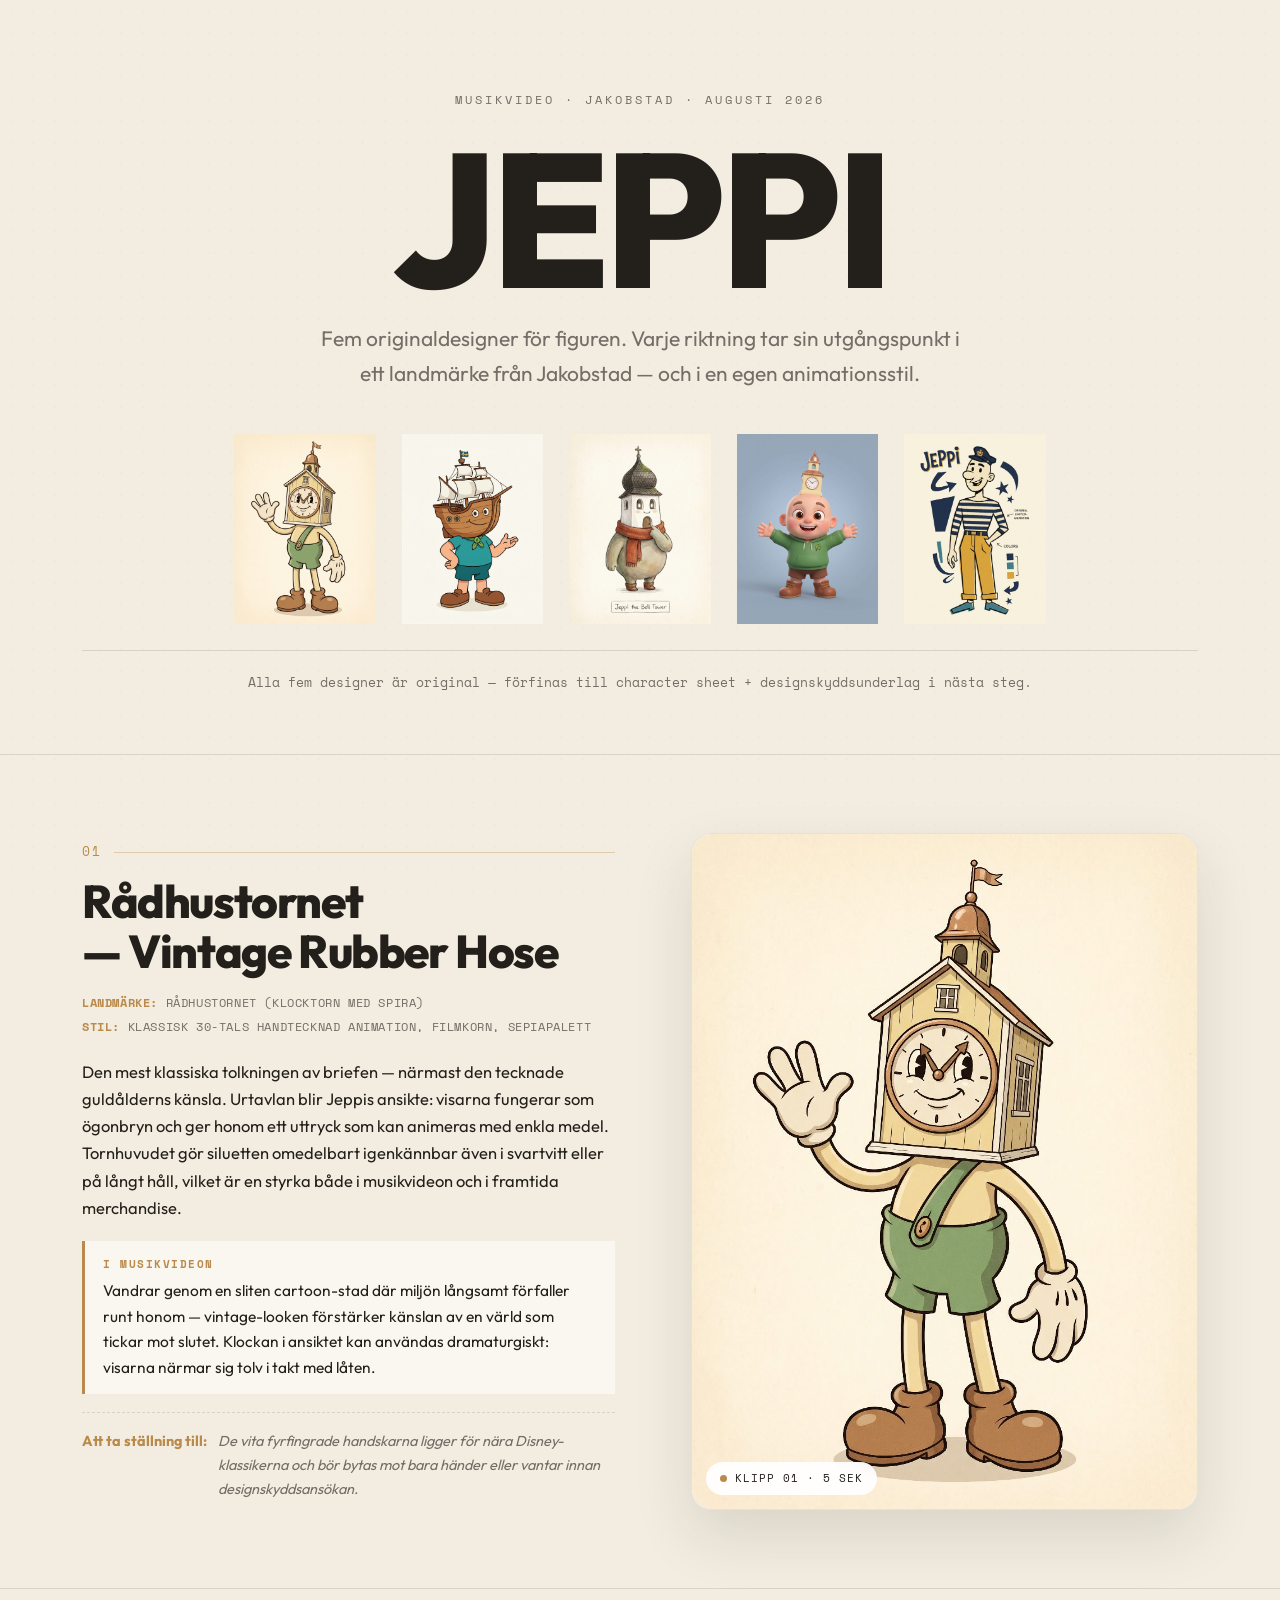
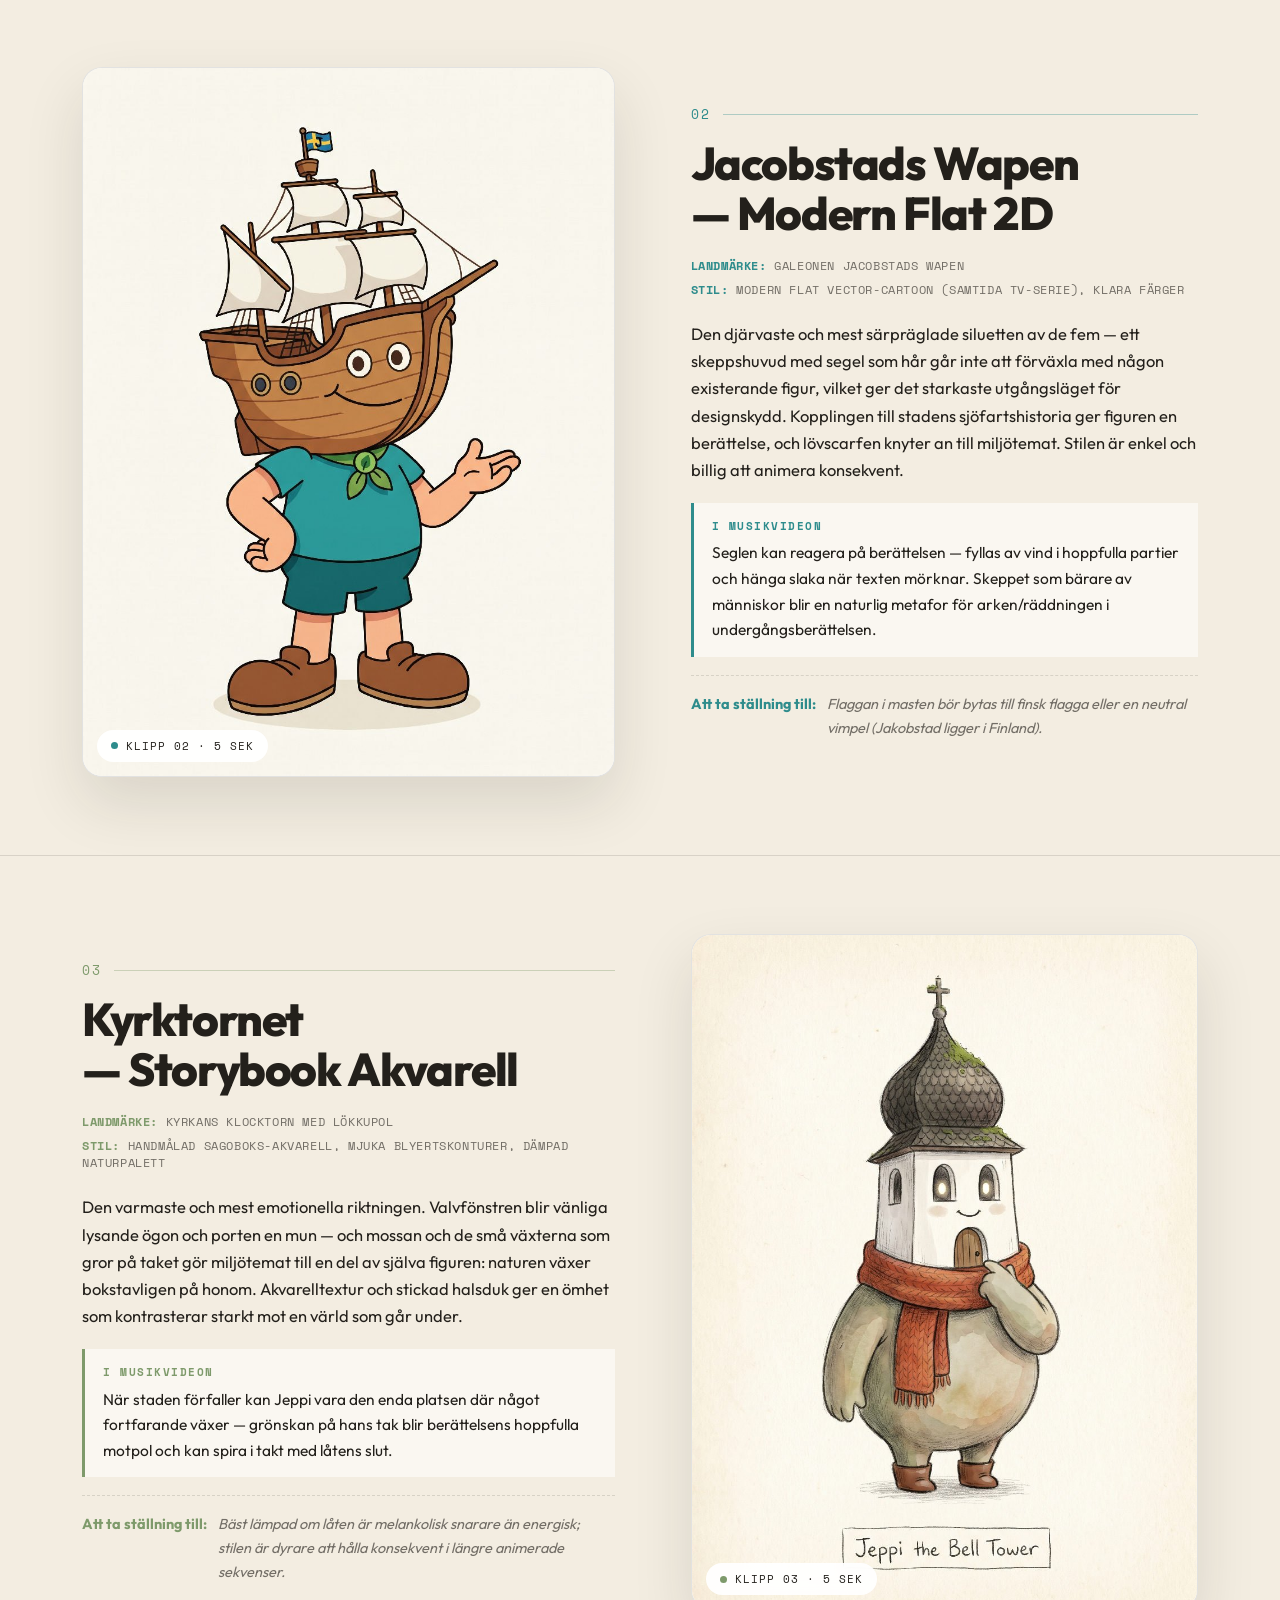
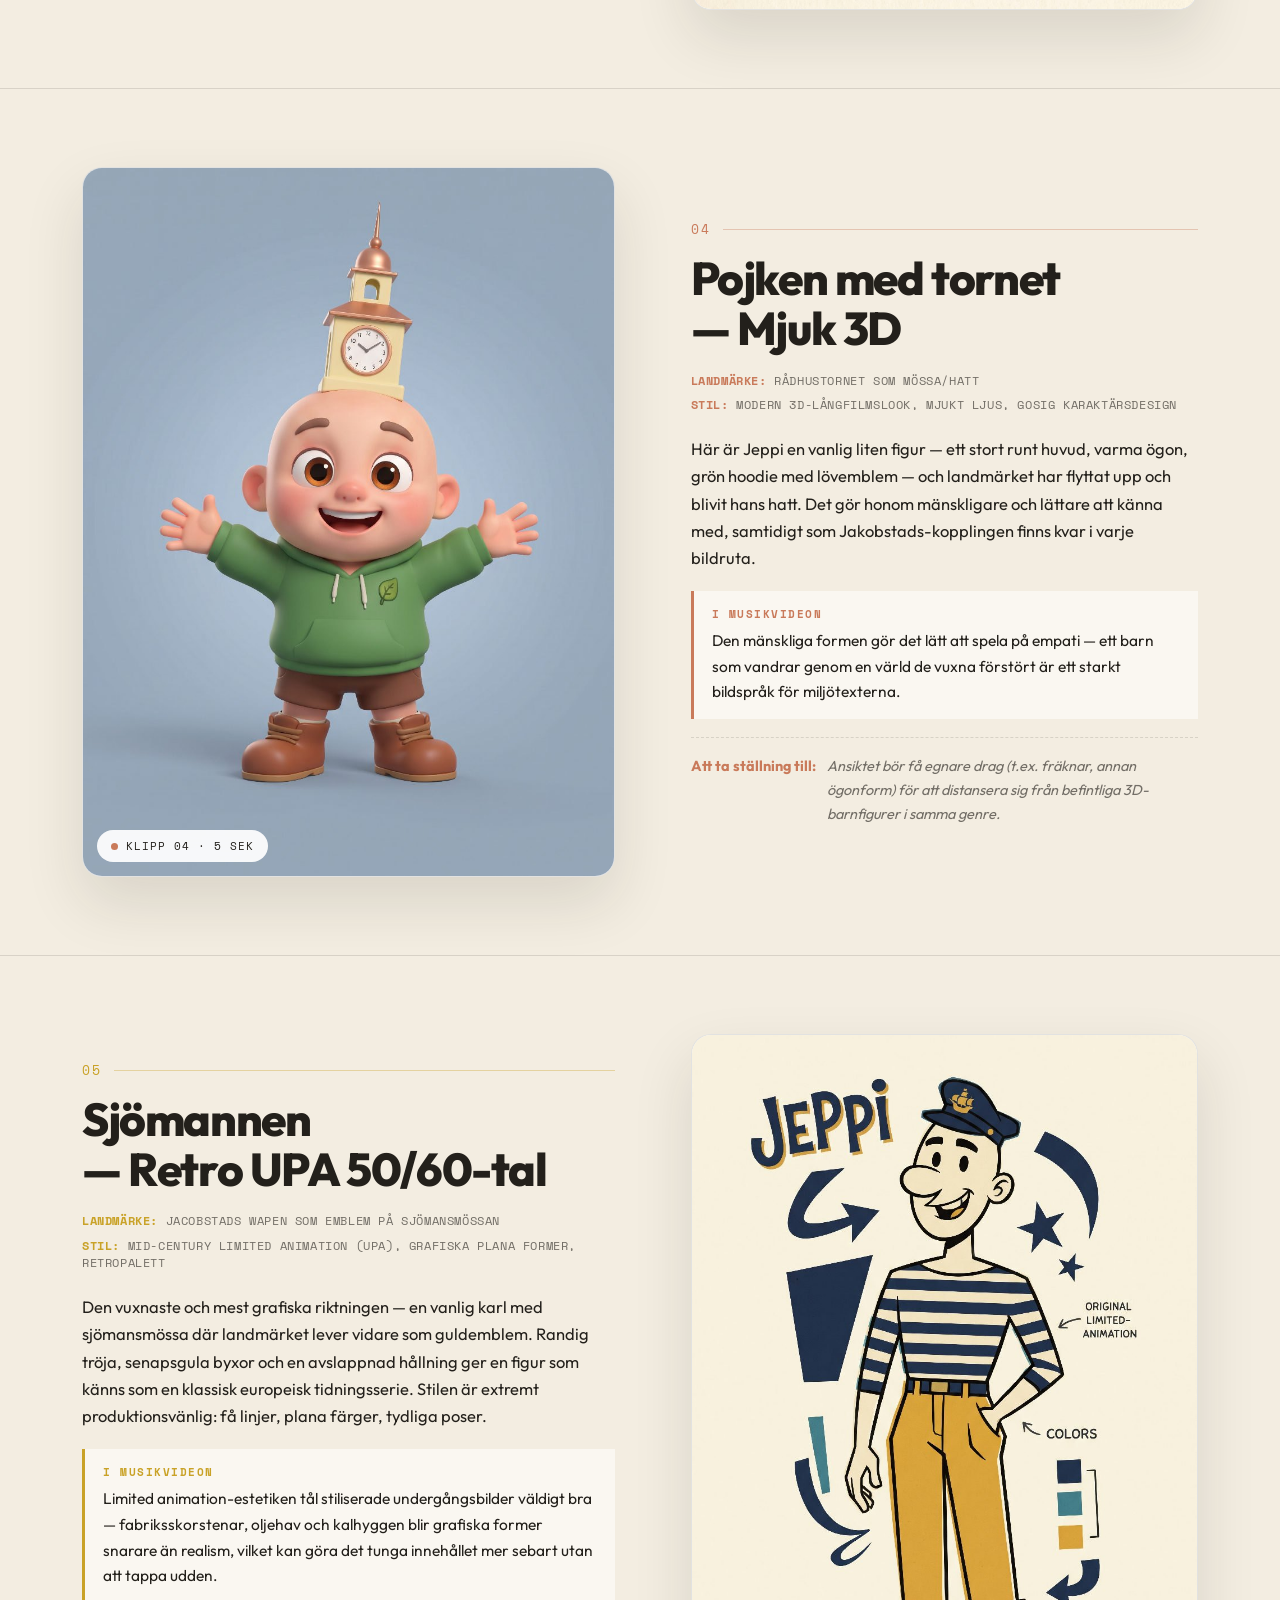
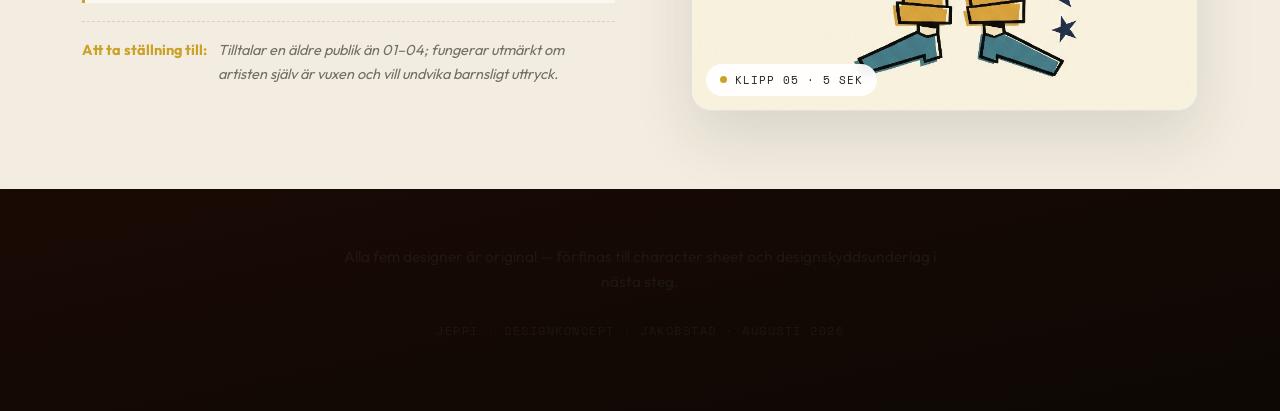
==== jeppi/index.html @ 49014c36 "Jeppi: onepage designkoncept på /jeppi med rörliga figurer" ====
<!DOCTYPE html>
<html lang="sv">
<head>
<meta charset="UTF-8">
<meta name="viewport" content="width=device-width, initial-scale=1.0">
<meta name="robots" content="noindex, nofollow">
<title>JEPPI — Designkoncept</title>
<meta property="og:title" content="JEPPI — Designkoncept">
<meta property="og:description" content="Fem originaldesigner för musikvideon. Jakobstad, augusti 2026.">
<link rel="stylesheet" href="../css/style.css">
<style>
  :root {
    --paper:   #F3EDE1;
    --ink:     #23201B;
    --ink2:    rgba(35,32,27,0.62);
    --line:    rgba(35,32,27,0.13);
    --c1: #B98A4B;  /* vintage rubber hose */
    --c2: #2E8C8C;  /* modern flat */
    --c3: #7E9A6B;  /* akvarell */
    --c4: #C97A5A;  /* mjuk 3D */
    --c5: #C9A227;  /* retro UPA */
  }
  * { box-sizing: border-box; margin: 0; padding: 0; }
  html { scroll-behavior: smooth; }
  body {
    font-family: 'Outfit', -apple-system, BlinkMacSystemFont, sans-serif;
    background: var(--paper); color: var(--ink);
    font-size: 17px; line-height: 1.65; -webkit-font-smoothing: antialiased;
  }

  .jp-wrap { max-width: 1180px; margin: 0 auto; padding: 0 32px; }

  /* Papperstextur */
  body::before {
    content:''; position: fixed; inset: 0; pointer-events: none; z-index: 0; opacity: .5;
    background-image:
      radial-gradient(rgba(35,32,27,0.035) 1px, transparent 1px),
      radial-gradient(rgba(35,32,27,0.025) 1px, transparent 1px);
    background-size: 22px 22px, 37px 37px;
    background-position: 0 0, 11px 13px;
  }
  .jp-wrap, header, footer { position: relative; z-index: 1; }

  /* ── HERO ── */
  .jp-hero { padding: 90px 0 60px; text-align: center; }
  .jp-kicker {
    font-family: 'Space Mono', monospace; font-size: 12px; letter-spacing: 3px;
    text-transform: uppercase; color: var(--ink2); margin-bottom: 26px;
  }
  .jp-title {
    font-size: clamp(72px, 16vw, 190px); font-weight: 800; letter-spacing: -6px;
    line-height: .86; margin-bottom: 22px;
  }
  .jp-title span { display: inline-block; animation: jp-bob 3.4s ease-in-out infinite; }
  .jp-title span:nth-child(2){ animation-delay:.12s } .jp-title span:nth-child(3){ animation-delay:.24s }
  .jp-title span:nth-child(4){ animation-delay:.36s } .jp-title span:nth-child(5){ animation-delay:.48s }
  @keyframes jp-bob { 0%,100%{ transform:translateY(0) rotate(0) } 50%{ transform:translateY(-12px) rotate(-1.5deg) } }
  .jp-sub { font-size: clamp(17px,2vw,21px); color: var(--ink2); max-width: 640px; margin: 0 auto 44px; }

  /* Figurkarusell i hero */
  .jp-lineup {
    display: flex; justify-content: center; align-items: flex-end; gap: clamp(4px,2vw,26px);
    margin-bottom: 20px; flex-wrap: nowrap;
  }
  .jp-lineup a { flex: 0 1 auto; text-decoration: none; }
  .jp-lineup img {
    height: clamp(90px, 15vw, 190px); width: auto; display: block;
    mix-blend-mode: multiply; transition: transform .35s cubic-bezier(.2,1.3,.4,1);
    animation: jp-idle 4.6s ease-in-out infinite;
  }
  .jp-lineup a:nth-child(2) img { animation-delay:.5s } .jp-lineup a:nth-child(3) img { animation-delay:1s }
  .jp-lineup a:nth-child(4) img { animation-delay:1.5s } .jp-lineup a:nth-child(5) img { animation-delay:2s }
  .jp-lineup img:hover { transform: translateY(-14px) scale(1.06); }
  @keyframes jp-idle { 0%,100%{ transform:translateY(0) } 50%{ transform:translateY(-9px) } }

  .jp-note {
    font-family: 'Space Mono', monospace; font-size: 12.5px; color: var(--ink2);
    border-top: 1px solid var(--line); padding-top: 22px; margin-top: 26px;
  }

  /* ── KONCEPT ── */
  .jp-concept { padding: 78px 0; border-top: 1px solid var(--line); }
  .jp-grid { display: grid; grid-template-columns: 1.05fr 1fr; gap: clamp(32px,6vw,76px); align-items: center; }
  .jp-concept:nth-child(even) .jp-media { order: -1; }

  .jp-num {
    font-family: 'Space Mono', monospace; font-size: 13px; letter-spacing: 2px;
    color: var(--accent); margin-bottom: 14px; display: flex; align-items: center; gap: 12px;
  }
  .jp-num::after { content:''; flex:1; height:1px; background: var(--accent); opacity:.35; }
  .jp-h2 {
    font-size: clamp(30px,4.2vw,46px); font-weight: 800; letter-spacing: -1.4px;
    line-height: 1.08; margin-bottom: 18px;
  }
  .jp-meta { display: flex; flex-direction: column; gap: 7px; margin-bottom: 22px; }
  .jp-meta div {
    font-family: 'Space Mono', monospace; font-size: 11.5px; letter-spacing: .6px;
    text-transform: uppercase; color: var(--ink2); line-height: 1.5;
  }
  .jp-meta b { color: var(--accent); font-weight: 700; }
  .jp-body { font-size: 16.5px; margin-bottom: 20px; }
  .jp-video-note {
    background: rgba(255,255,255,.55); border-left: 3px solid var(--accent);
    padding: 14px 18px; font-size: 15.5px; margin-bottom: 18px;
  }
  .jp-video-note b { display:block; font-family:'Space Mono',monospace; font-size:11px;
    letter-spacing:1.5px; text-transform:uppercase; color:var(--accent); margin-bottom:5px; }
  .jp-flag {
    display: flex; gap: 11px; font-size: 14.5px; color: var(--ink2);
    border-top: 1px dashed var(--line); padding-top: 16px;
  }
  .jp-flag span { color: var(--accent); font-weight: 700; flex: 0 0 auto; }

  /* Media: rörlig figur */
  .jp-media { position: relative; }
  .jp-stage {
    position: relative; border-radius: 20px; overflow: hidden;
    background: #fff; border: 1px solid var(--line);
    box-shadow: 0 26px 60px rgba(35,32,27,.12);
    aspect-ratio: 3/4;
  }
  .jp-stage video, .jp-stage img.jp-still {
    position: absolute; inset: 0; width: 100%; height: 100%;
    object-fit: cover; display: block;
  }
  .jp-stage img.jp-still { z-index: 1; transition: opacity .6s ease; }
  .jp-stage.playing img.jp-still { opacity: 0; }
  .jp-badge {
    position: absolute; z-index: 3; left: 14px; bottom: 14px;
    background: rgba(255,255,255,.92); backdrop-filter: blur(6px);
    border-radius: 100px; padding: 7px 14px;
    font-family: 'Space Mono', monospace; font-size: 11px; letter-spacing: 1px;
    text-transform: uppercase; color: var(--ink); display: flex; align-items: center; gap: 8px;
  }
  .jp-badge i {
    width: 7px; height: 7px; border-radius: 50%; background: var(--accent);
    display: inline-block; animation: jp-blink 1.6s ease-in-out infinite;
  }
  @keyframes jp-blink { 0%,100%{opacity:1} 50%{opacity:.25} }

  /* ── FOOTER ── */
  footer.jp-foot { border-top: 1px solid var(--line); padding: 54px 0 70px; text-align: center; }
  .jp-foot p { color: var(--ink2); font-size: 15.5px; max-width: 620px; margin: 0 auto 8px; }
  .jp-foot .jp-sig { font-family:'Space Mono',monospace; font-size:12px; letter-spacing:1.5px;
    text-transform:uppercase; color: var(--ink2); margin-top: 26px; }

  .reveal { opacity: 0; transform: translateY(26px); transition: opacity .7s ease, transform .7s ease; }
  .reveal.visible { opacity: 1; transform: none; }

  @media (max-width: 860px) {
    .jp-wrap { padding: 0 20px; }
    .jp-grid { grid-template-columns: 1fr; gap: 30px; }
    .jp-concept:nth-child(even) .jp-media { order: 0; }
    .jp-hero { padding: 60px 0 40px; }
    .jp-lineup { flex-wrap: wrap; justify-content: center; gap: 10px; }
    .jp-lineup img { height: 92px; }
  }
</style>
</head>
<body>

<header class="jp-hero">
  <div class="jp-wrap">
    <div class="jp-kicker">Musikvideo · Jakobstad · Augusti 2026</div>
    <h1 class="jp-title"><span>J</span><span>E</span><span>P</span><span>P</span><span>I</span></h1>
    <p class="jp-sub">Fem originaldesigner för figuren. Varje riktning tar sin utgångspunkt i ett landmärke från Jakobstad — och i en egen animationsstil.</p>

    <div class="jp-lineup">
      <a href="#k1"><img src="../assets/jeppi/jeppi-01.jpg" alt="Rådhustornet"></a>
      <a href="#k2"><img src="../assets/jeppi/jeppi-02.jpg" alt="Jacobstads Wapen"></a>
      <a href="#k3"><img src="../assets/jeppi/jeppi-03.jpg" alt="Kyrktornet"></a>
      <a href="#k4"><img src="../assets/jeppi/jeppi-04.jpg" alt="Pojken med tornet"></a>
      <a href="#k5"><img src="../assets/jeppi/jeppi-05.jpg" alt="Sjömannen"></a>
    </div>
    <div class="jp-note">Alla fem designer är original — förfinas till character sheet + designskyddsunderlag i nästa steg.</div>
  </div>
</header>

<main>

<!-- 01 -->
<section class="jp-concept reveal" id="k1" style="--accent: var(--c1)">
  <div class="jp-wrap jp-grid">
    <div>
      <div class="jp-num">01</div>
      <h2 class="jp-h2">Rådhustornet<br>— Vintage Rubber Hose</h2>
      <div class="jp-meta">
        <div><b>Landmärke:</b> Rådhustornet (klocktorn med spira)</div>
        <div><b>Stil:</b> Klassisk 30-tals handtecknad animation, filmkorn, sepiapalett</div>
      </div>
      <p class="jp-body">Den mest klassiska tolkningen av briefen — närmast den tecknade guldålderns känsla. Urtavlan blir Jeppis ansikte: visarna fungerar som ögonbryn och ger honom ett uttryck som kan animeras med enkla medel. Tornhuvudet gör siluetten omedelbart igenkännbar även i svartvitt eller på långt håll, vilket är en styrka både i musikvideon och i framtida merchandise.</p>
      <div class="jp-video-note"><b>I musikvideon</b>Vandrar genom en sliten cartoon-stad där miljön långsamt förfaller runt honom — vintage-looken förstärker känslan av en värld som tickar mot slutet. Klockan i ansiktet kan användas dramaturgiskt: visarna närmar sig tolv i takt med låten.</div>
      <div class="jp-flag"><span>Att ta ställning till:</span><em>De vita fyrfingrade handskarna ligger för nära Disney-klassikerna och bör bytas mot bara händer eller vantar innan designskyddsansökan.</em></div>
    </div>
    <div class="jp-media">
      <div class="jp-stage">
        <img class="jp-still" src="../assets/jeppi/jeppi-01.jpg" alt="Jeppi som rådhustorn">
        <video muted loop playsinline preload="none" data-src="https://xfzgkjapfauqdzvussbz.supabase.co/storage/v1/object/public/jeppi/jeppi-klipp-01.mp4"></video>
        <div class="jp-badge"><i></i>Klipp 01 · 5 sek</div>
      </div>
    </div>
  </div>
</section>

<!-- 02 -->
<section class="jp-concept reveal" id="k2" style="--accent: var(--c2)">
  <div class="jp-wrap jp-grid">
    <div>
      <div class="jp-num">02</div>
      <h2 class="jp-h2">Jacobstads Wapen<br>— Modern Flat 2D</h2>
      <div class="jp-meta">
        <div><b>Landmärke:</b> Galeonen Jacobstads Wapen</div>
        <div><b>Stil:</b> Modern flat vector-cartoon (samtida TV-serie), klara färger</div>
      </div>
      <p class="jp-body">Den djärvaste och mest särpräglade siluetten av de fem — ett skeppshuvud med segel som hår går inte att förväxla med någon existerande figur, vilket ger det starkaste utgångsläget för designskydd. Kopplingen till stadens sjöfartshistoria ger figuren en berättelse, och lövscarfen knyter an till miljötemat. Stilen är enkel och billig att animera konsekvent.</p>
      <div class="jp-video-note"><b>I musikvideon</b>Seglen kan reagera på berättelsen — fyllas av vind i hoppfulla partier och hänga slaka när texten mörknar. Skeppet som bärare av människor blir en naturlig metafor för arken/räddningen i undergångsberättelsen.</div>
      <div class="jp-flag"><span>Att ta ställning till:</span><em>Flaggan i masten bör bytas till finsk flagga eller en neutral vimpel (Jakobstad ligger i Finland).</em></div>
    </div>
    <div class="jp-media">
      <div class="jp-stage">
        <img class="jp-still" src="../assets/jeppi/jeppi-02.jpg" alt="Jeppi som galeon">
        <video muted loop playsinline preload="none" data-src="https://xfzgkjapfauqdzvussbz.supabase.co/storage/v1/object/public/jeppi/jeppi-klipp-02.mp4"></video>
        <div class="jp-badge"><i></i>Klipp 02 · 5 sek</div>
      </div>
    </div>
  </div>
</section>

<!-- 03 -->
<section class="jp-concept reveal" id="k3" style="--accent: var(--c3)">
  <div class="jp-wrap jp-grid">
    <div>
      <div class="jp-num">03</div>
      <h2 class="jp-h2">Kyrktornet<br>— Storybook Akvarell</h2>
      <div class="jp-meta">
        <div><b>Landmärke:</b> Kyrkans klocktorn med lökkupol</div>
        <div><b>Stil:</b> Handmålad sagoboks-akvarell, mjuka blyertskonturer, dämpad naturpalett</div>
      </div>
      <p class="jp-body">Den varmaste och mest emotionella riktningen. Valvfönstren blir vänliga lysande ögon och porten en mun — och mossan och de små växterna som gror på taket gör miljötemat till en del av själva figuren: naturen växer bokstavligen på honom. Akvarelltextur och stickad halsduk ger en ömhet som kontrasterar starkt mot en värld som går under.</p>
      <div class="jp-video-note"><b>I musikvideon</b>När staden förfaller kan Jeppi vara den enda platsen där något fortfarande växer — grönskan på hans tak blir berättelsens hoppfulla motpol och kan spira i takt med låtens slut.</div>
      <div class="jp-flag"><span>Att ta ställning till:</span><em>Bäst lämpad om låten är melankolisk snarare än energisk; stilen är dyrare att hålla konsekvent i längre animerade sekvenser.</em></div>
    </div>
    <div class="jp-media">
      <div class="jp-stage">
        <img class="jp-still" src="../assets/jeppi/jeppi-03.jpg" alt="Jeppi som kyrktorn">
        <video muted loop playsinline preload="none" data-src="https://xfzgkjapfauqdzvussbz.supabase.co/storage/v1/object/public/jeppi/jeppi-klipp-03.mp4"></video>
        <div class="jp-badge"><i></i>Klipp 03 · 5 sek</div>
      </div>
    </div>
  </div>
</section>

<!-- 04 -->
<section class="jp-concept reveal" id="k4" style="--accent: var(--c4)">
  <div class="jp-wrap jp-grid">
    <div>
      <div class="jp-num">04</div>
      <h2 class="jp-h2">Pojken med tornet<br>— Mjuk 3D</h2>
      <div class="jp-meta">
        <div><b>Landmärke:</b> Rådhustornet som mössa/hatt</div>
        <div><b>Stil:</b> Modern 3D-långfilmslook, mjukt ljus, gosig karaktärsdesign</div>
      </div>
      <p class="jp-body">Här är Jeppi en vanlig liten figur — ett stort runt huvud, varma ögon, grön hoodie med lövemblem — och landmärket har flyttat upp och blivit hans hatt. Det gör honom mänskligare och lättare att känna med, samtidigt som Jakobstads-kopplingen finns kvar i varje bildruta.</p>
      <div class="jp-video-note"><b>I musikvideon</b>Den mänskliga formen gör det lätt att spela på empati — ett barn som vandrar genom en värld de vuxna förstört är ett starkt bildspråk för miljötexterna.</div>
      <div class="jp-flag"><span>Att ta ställning till:</span><em>Ansiktet bör få egnare drag (t.ex. fräknar, annan ögonform) för att distansera sig från befintliga 3D-barnfigurer i samma genre.</em></div>
    </div>
    <div class="jp-media">
      <div class="jp-stage">
        <img class="jp-still" src="../assets/jeppi/jeppi-04.jpg" alt="Jeppi som pojke med torn-hatt">
        <video muted loop playsinline preload="none" data-src="https://xfzgkjapfauqdzvussbz.supabase.co/storage/v1/object/public/jeppi/jeppi-klipp-04.mp4"></video>
        <div class="jp-badge"><i></i>Klipp 04 · 5 sek</div>
      </div>
    </div>
  </div>
</section>

<!-- 05 -->
<section class="jp-concept reveal" id="k5" style="--accent: var(--c5)">
  <div class="jp-wrap jp-grid">
    <div>
      <div class="jp-num">05</div>
      <h2 class="jp-h2">Sjömannen<br>— Retro UPA 50/60-tal</h2>
      <div class="jp-meta">
        <div><b>Landmärke:</b> Jacobstads Wapen som emblem på sjömansmössan</div>
        <div><b>Stil:</b> Mid-century limited animation (UPA), grafiska plana former, retropalett</div>
      </div>
      <p class="jp-body">Den vuxnaste och mest grafiska riktningen — en vanlig karl med sjömansmössa där landmärket lever vidare som guldemblem. Randig tröja, senapsgula byxor och en avslappnad hållning ger en figur som känns som en klassisk europeisk tidningsserie. Stilen är extremt produktionsvänlig: få linjer, plana färger, tydliga poser.</p>
      <div class="jp-video-note"><b>I musikvideon</b>Limited animation-estetiken tål stiliserade undergångsbilder väldigt bra — fabriksskorstenar, oljehav och kalhyggen blir grafiska former snarare än realism, vilket kan göra det tunga innehållet mer sebart utan att tappa udden.</div>
      <div class="jp-flag"><span>Att ta ställning till:</span><em>Tilltalar en äldre publik än 01–04; fungerar utmärkt om artisten själv är vuxen och vill undvika barnsligt uttryck.</em></div>
    </div>
    <div class="jp-media">
      <div class="jp-stage">
        <img class="jp-still" src="../assets/jeppi/jeppi-05.jpg" alt="Jeppi som sjöman">
        <video muted loop playsinline preload="none" data-src="https://xfzgkjapfauqdzvussbz.supabase.co/storage/v1/object/public/jeppi/jeppi-klipp-05.mp4"></video>
        <div class="jp-badge"><i></i>Klipp 05 · 5 sek</div>
      </div>
    </div>
  </div>
</section>

</main>

<footer class="jp-foot">
  <div class="jp-wrap">
    <p>Alla fem designer är original — förfinas till character sheet och designskyddsunderlag i nästa steg.</p>
    <div class="jp-sig">Jeppi · Designkoncept · Jakobstad · Augusti 2026</div>
  </div>
</footer>

<script>
  // Reveal
  var io = new IntersectionObserver(function(es){
    es.forEach(function(e){ if(e.isIntersecting){ e.target.classList.add('visible'); io.unobserve(e.target); } });
  }, { threshold: .12 });
  document.querySelectorAll('.reveal').forEach(function(el){ io.observe(el); });

  // Klippen laddas och spelas när de syns — figurerna rör sig av sig själva
  var vio = new IntersectionObserver(function(es){
    es.forEach(function(e){
      var v = e.target, stage = v.closest('.jp-stage');
      if (e.isIntersecting) {
        if (!v.src && v.dataset.src) { v.src = v.dataset.src; }
        var p = v.play();
        if (p && p.catch) p.catch(function(){});
        v.addEventListener('playing', function(){ stage.classList.add('playing'); }, { once: true });
      } else {
        v.pause();
      }
    });
  }, { threshold: .35 });
  document.querySelectorAll('.jp-stage video').forEach(function(v){ vio.observe(v); });
</script>

</body>
</html>
---- css/style.css ----
/* ============================================
   WEQ.SE – Stylesheet v2
   Brand: Orange / Dark / Cream
   Fonts: Outfit + Space Mono
   ============================================ */

@font-face {
  font-family: 'Outfit';
  src: url('../fonts/Outfit.ttf') format('truetype');
  font-weight: 100 900;
  font-style: normal;
  font-display: swap;
}

@font-face {
  font-family: 'Space Mono';
  src: url('../fonts/SpaceMono-Regular.ttf') format('truetype');
  font-weight: 400;
  font-style: normal;
  font-display: swap;
}

@font-face {
  font-family: 'Space Mono';
  src: url('../fonts/SpaceMono-Bold.ttf') format('truetype');
  font-weight: 700;
  font-style: normal;
  font-display: swap;
}

*, *::before, *::after {
  box-sizing: border-box;
  margin: 0;
  padding: 0;
}

:root {
  /* Orange palette */
  --o1: #FF8C42;
  --o2: #E8520A;
  --o3: #C43E00;
  --o4: #7A2400;
  --o5: #5A1800;

  /* Neutrals */
  --void:    #0D0804;
  --surface: #1A0D06;
  --card:    #1E0E06;
  --border:  #3D1A08;
  --cream:   #F5EDE3;
  --white:   #FFF8F3;
  --muted:   rgba(255,248,243,0.38);
  --muted2:  rgba(255,248,243,0.55);
}

html { scroll-behavior: smooth; }

body {
  font-family: 'Outfit', -apple-system, BlinkMacSystemFont, sans-serif;
  background: var(--void);
  color: var(--white);
  font-size: 17px;
  line-height: 1.6;
  -webkit-font-smoothing: antialiased;
  overflow-x: hidden;
}

/* ── NAVIGATION ── */
#nav {
  position: fixed;
  top: 0; left: 0; right: 0;
  z-index: 100;
  display: flex;
  align-items: center;
  justify-content: space-between;
  padding: 18px 64px;
  background: linear-gradient(168deg, #2A1006, #0D0804);
  border-bottom: 1px solid var(--border);
  transition: padding 0.3s;
  overflow: hidden;
}

#nav::before {
  content: '';
  position: absolute;
  inset: 0;
  background-image: radial-gradient(rgba(232,82,10,0.1) 1px, transparent 1px);
  background-size: 20px 20px;
  pointer-events: none;
}

#nav > * { position: relative; z-index: 1; }

#nav.scrolled { padding: 12px 64px; }

.nav-logo {
  display: flex;
  align-items: center;
  gap: 12px;
  text-decoration: none;
}

.nav-wordmark-wrap {
  display: flex;
  flex-direction: column;
  gap: 1px;
}

.nav-wordmark {
  font-family: 'Outfit', sans-serif;
  font-weight: 800;
  font-size: 28px;
  color: var(--white);
  letter-spacing: -0.5px;
  line-height: 1;
}

.nav-payoff {
  font-family: 'Outfit', sans-serif;
  font-size: 15px;
  font-weight: 400;
  letter-spacing: 0.2px;
  color: rgba(255,248,243,0.62);
  line-height: 1;
}
.nav-divider { width: 1px; height: 22px; background: rgba(255,248,243,0.22); }

.nav-links {
  display: flex;
  align-items: center;
  gap: 36px;
  list-style: none;
}

.nav-links a {
  font-family: 'Outfit', sans-serif;
  font-size: 14px;
  font-weight: 400;
  color: var(--muted2);
  text-decoration: none;
  transition: color 0.2s;
}

.nav-links a:hover { color: var(--white); }

.btn-nav {
  background: var(--o2);
  color: #fff;
  font-family: 'Outfit', sans-serif;
  font-size: 13px;
  font-weight: 500;
  padding: 10px 22px;
  border-radius: 2px;
  text-decoration: none;
  transition: background 0.2s, transform 0.15s;
}

.btn-nav:hover { background: var(--o3); transform: translateY(-1px); }

/* ── HERO ── */
.hero {
  background: linear-gradient(168deg, #FF8030 0%, #E8520A 28%, #B83A00 60%, #5A1800 100%);
  min-height: 100vh;
  display: flex;
  align-items: center;
  padding: 120px 64px 80px;
  position: relative;
  overflow: hidden;
}

.hero-grid {
  position: absolute;
  inset: 0;
  background-image:
    linear-gradient(rgba(0,0,0,0.07) 1px, transparent 1px),
    linear-gradient(90deg, rgba(0,0,0,0.07) 1px, transparent 1px),
    linear-gradient(rgba(0,0,0,0.04) 1px, transparent 1px),
    linear-gradient(90deg, rgba(0,0,0,0.04) 1px, transparent 1px);
  background-size: 24px 24px, 24px 24px, 96px 96px, 96px 96px;
  pointer-events: none;
}

.hero-glow {
  position: absolute;
  top: -100px; left: 50%;
  transform: translateX(-50%);
  width: 900px; height: 700px;
  background: radial-gradient(ellipse, rgba(255,160,80,0.22) 0%, transparent 65%);
  pointer-events: none;
}

.hero-content {
  position: relative;
  z-index: 1;
  max-width: 760px;
}

.hero-badge {
  display: inline-flex;
  align-items: center;
  gap: 8px;
  background: rgba(0,0,0,0.2);
  border: 1px solid rgba(255,255,255,0.15);
  color: rgba(255,255,255,0.75);
  font-family: 'Space Mono', monospace;
  font-size: 9px;
  letter-spacing: 3px;
  text-transform: uppercase;
  padding: 6px 14px;
  border-radius: 100px;
  margin-bottom: 32px;
  opacity: 0;
  animation: fade-up 0.6s 0.1s forwards;
}

.hero-badge-dot {
  width: 5px; height: 5px;
  border-radius: 50%;
  background: #fff;
  opacity: 0.7;
  flex-shrink: 0;
}

.hero-h1 {
  font-family: 'Outfit', sans-serif;
  font-weight: 800;
  font-size: clamp(52px, 8vw, 96px);
  line-height: 0.95;
  letter-spacing: -3px;
  color: #fff;
  margin-bottom: 28px;
  opacity: 0;
  animation: fade-up 0.7s 0.25s forwards;
}

.hero-h1 span { color: rgba(255,255,255,0.35); }

.hero-sub {
  font-family: 'Outfit', sans-serif;
  font-weight: 300;
  font-size: clamp(16px, 2.2vw, 20px);
  color: rgba(255,255,255,0.68);
  max-width: 520px;
  line-height: 1.65;
  margin-bottom: 44px;
  opacity: 0;
  animation: fade-up 0.7s 0.4s forwards;
}

.hero-btns {
  display: flex;
  gap: 16px;
  flex-wrap: wrap;
  margin-bottom: 64px;
  opacity: 0;
  animation: fade-up 0.7s 0.55s forwards;
}

.btn-primary {
  background: #fff;
  color: var(--void);
  font-family: 'Outfit', sans-serif;
  font-size: 14px;
  font-weight: 600;
  padding: 14px 32px;
  border-radius: 2px;
  text-decoration: none;
  transition: background 0.2s, transform 0.15s;
}
.btn-primary:hover { background: var(--cream); transform: translateY(-2px); }

.btn-ghost {
  background: transparent;
  color: #fff;
  font-family: 'Outfit', sans-serif;
  font-size: 14px;
  font-weight: 500;
  padding: 13px 32px;
  border: 1.5px solid rgba(255,255,255,0.4);
  border-radius: 2px;
  text-decoration: none;
  transition: border-color 0.2s, background 0.2s, transform 0.15s;
}
.btn-ghost:hover {
  border-color: rgba(255,255,255,0.75);
  background: rgba(255,255,255,0.08);
  transform: translateY(-2px);
}

.hero-stats {
  display: flex;
  gap: 48px;
  padding-top: 32px;
  border-top: 1px solid rgba(255,255,255,0.12);
  opacity: 0;
  animation: fade-up 0.7s 0.7s forwards;
}

.hero-stat {}

.hero-stat-val {
  font-family: 'Outfit', sans-serif;
  font-weight: 800;
  font-size: clamp(28px, 4vw, 40px);
  color: #fff;
  line-height: 1;
  letter-spacing: -1px;
  display: block;
  margin-bottom: 6px;
}

.hero-stat-lbl {
  font-family: 'Space Mono', monospace;
  font-size: 9px;
  color: rgba(255,255,255,0.45);
  letter-spacing: 2px;
  text-transform: uppercase;
  line-height: 1.5;
  display: block;
}

/* ── SHARED SECTION STYLES ── */
.section-dark {
  background: linear-gradient(168deg, #2A1006 0%, #0D0804 100%);
  position: relative;
  overflow: hidden;
  padding: 100px 64px;
}

.section-cream {
  background: linear-gradient(168deg, #ffffff 0%, #EDD8C4 100%);
  position: relative;
  overflow: hidden;
  padding: 100px 64px;
}

.section-inner {
  max-width: 1100px;
  margin: 0 auto;
  position: relative;
  z-index: 1;
}

/* Background patterns */
.section-bg-grid {
  position: absolute; inset: 0;
  background-image:
    linear-gradient(rgba(232,82,10,0.04) 1px, transparent 1px),
    linear-gradient(90deg, rgba(232,82,10,0.04) 1px, transparent 1px);
  background-size: 32px 32px;
  pointer-events: none;
}

.section-bg-dots-cream {
  position: absolute; inset: 0;
  background-image: radial-gradient(rgba(180,80,20,0.08) 1px, transparent 1px);
  background-size: 20px 20px;
  pointer-events: none;
}

/* Eyebrows */
.eyebrow {
  display: block;
  font-family: 'Space Mono', monospace;
  font-size: 9px;
  letter-spacing: 4px;
  text-transform: uppercase;
  color: rgba(232,82,10,0.65);
  margin-bottom: 20px;
}

.eyebrow-dark {
  display: block;
  font-family: 'Space Mono', monospace;
  font-size: 9px;
  letter-spacing: 4px;
  text-transform: uppercase;
  color: var(--o3);
  margin-bottom: 20px;
}

.eyebrow-light {
  display: block;
  font-family: 'Space Mono', monospace;
  font-size: 9px;
  letter-spacing: 4px;
  text-transform: uppercase;
  color: rgba(255,255,255,0.5);
  margin-bottom: 20px;
}

/* Section titles */
.section-title {
  font-family: 'Outfit', sans-serif;
  font-weight: 800;
  font-size: clamp(32px, 4.5vw, 52px);
  color: #fff;
  letter-spacing: -1.5px;
  line-height: 1.08;
  margin-bottom: 56px;
}

.section-title-dark {
  font-family: 'Outfit', sans-serif;
  font-weight: 800;
  font-size: clamp(32px, 4.5vw, 52px);
  color: var(--void);
  letter-spacing: -1.5px;
  line-height: 1.08;
  margin-bottom: 20px;
}

.section-lead {
  font-family: 'Outfit', sans-serif;
  font-weight: 300;
  font-size: 18px;
  color: var(--muted);
  max-width: 560px;
  line-height: 1.65;
  margin-bottom: 56px;
}

.section-lead-dark {
  font-family: 'Outfit', sans-serif;
  font-weight: 300;
  font-size: 18px;
  color: rgba(13,8,4,0.55);
  max-width: 560px;
  line-height: 1.65;
  margin-bottom: 56px;
}

/* ── HOW IT WORKS ── */
.steps {
  display: grid;
  grid-template-columns: repeat(3, 1fr);
  gap: 2px;
}

.step {
  background: rgba(255,255,255,0.03);
  border: 1px solid rgba(61,26,8,0.85);
  padding: 36px 32px;
  transition: border-color 0.25s, background 0.25s, transform 0.25s;
}

.step:hover {
  border-color: var(--o2);
  background: rgba(232,82,10,0.04);
  transform: translateY(-4px);
}

.step-num {
  font-family: 'Space Mono', monospace;
  font-size: 9px;
  letter-spacing: 3px;
  color: rgba(232,82,10,0.5);
  text-transform: uppercase;
  margin-bottom: 18px;
}

.step-icon {
  width: 40px; height: 40px;
  background: rgba(232,82,10,0.1);
  border: 1px solid rgba(232,82,10,0.2);
  display: flex;
  align-items: center;
  justify-content: center;
  font-size: 16px;
  margin-bottom: 18px;
}

.step h3 {
  font-family: 'Outfit', sans-serif;
  font-weight: 700;
  font-size: 18px;
  color: #fff;
  margin-bottom: 10px;
  letter-spacing: -0.3px;
}

.step p {
  font-family: 'Outfit', sans-serif;
  font-weight: 300;
  font-size: 14px;
  color: rgba(255,255,255,0.4);
  line-height: 1.7;
}

/* ── CASES ── */
.cases-grid {
  display: grid;
  grid-template-columns: repeat(3, 1fr);
  gap: 3px;
}
.case-logo { height: 60px; width: auto; max-width: 80%; object-fit: contain; object-position: left bottom; display: block; margin-bottom: 22px; }
.case-cta { font-family: 'Outfit', sans-serif; font-weight: 600; font-size: 16px; color: var(--o2); text-decoration: none; transition: opacity 0.2s; }
.case-cta:hover { opacity: 0.7; }
.case-card-empty .case-inner { display: flex; flex-direction: column; height: 100%; }
.case-card-empty .case-result { margin-top: auto; }
.case-result-duo { display: flex; gap: 32px; align-items: flex-start; }
.case-result-duo > div { display: flex; flex-direction: column; gap: 5px; }
.case-result-duo .case-result-val { font-size: 32px; }

.case-card {
  background: linear-gradient(168deg, #2A1006, #0D0804);
  position: relative;
  overflow: hidden;
  transition: transform 0.25s;
  display: flex;
}

.case-card:hover { transform: translateY(-4px); }

.case-bg-dots {
  position: absolute; inset: 0;
  background-image: radial-gradient(rgba(232,82,10,0.1) 1px, transparent 1px);
  background-size: 18px 18px;
  pointer-events: none;
}

.case-inner {
  position: relative;
  z-index: 1;
  padding: 44px 40px;
  flex: 1;
  display: flex;
  flex-direction: column;
}

.case-tag {
  font-family: 'Space Mono', monospace;
  font-size: 9px;
  letter-spacing: 2px;
  color: rgba(232,82,10,0.65);
  text-transform: uppercase;
  margin-bottom: 14px;
}

.case-client {
  font-family: 'Outfit', sans-serif;
  font-weight: 800;
  font-size: 32px;
  color: #fff;
  letter-spacing: -1px;
  height: 60px;
  display: flex;
  align-items: flex-end;
  margin-bottom: 22px;
}

.case-desc {
  font-family: 'Outfit', sans-serif;
  font-weight: 300;
  font-size: 14px;
  color: rgba(255,255,255,0.45);
  line-height: 1.7;
  margin-bottom: 28px;
}

.case-result {
  display: flex;
  align-items: baseline;
  gap: 12px;
  padding-top: 22px;
  border-top: 1px solid rgba(61,26,8,0.9);
  margin-top: auto;
}

.case-result-val {
  font-family: 'Outfit', sans-serif;
  font-weight: 800;
  font-size: 36px;
  color: var(--o2);
  letter-spacing: -1px;
  line-height: 1;
}

.case-result-lbl {
  font-family: 'Space Mono', monospace;
  font-size: 9px;
  color: rgba(255,255,255,0.35);
  letter-spacing: 1px;
  text-transform: uppercase;
  line-height: 1.6;
}

/* ── MODULES ── */
.modules-grid {
  display: grid;
  grid-template-columns: repeat(5, 1fr);
  gap: 2px;
}

.module {
  background: rgba(255,255,255,0.03);
  border: 1px solid rgba(61,26,8,0.85);
  padding: 28px 22px;
  transition: border-color 0.25s, background 0.25s, transform 0.25s;
}

.module:hover {
  border-color: var(--o2);
  background: rgba(232,82,10,0.05);
  transform: translateY(-3px);
}

.module-icon {
  width: 38px; height: 38px;
  background: rgba(232,82,10,0.12);
  border: 1px solid rgba(232,82,10,0.2);
  display: flex;
  align-items: center;
  justify-content: center;
  font-size: 15px;
  margin-bottom: 16px;
}

.module h3 {
  font-family: 'Outfit', sans-serif;
  font-weight: 700;
  font-size: 16px;
  color: #fff;
  margin-bottom: 8px;
}

.module p {
  font-family: 'Outfit', sans-serif;
  font-weight: 300;
  font-size: 13px;
  color: rgba(255,255,255,0.35);
  line-height: 1.6;
}

/* ── CTA SECTION ── */
.section-orange {
  background: linear-gradient(168deg, #FF8030 0%, #E8520A 35%, #9B2F00 100%);
  position: relative;
  overflow: hidden;
  padding: 100px 64px;
  text-align: center;
}

.section-bg-grid-dark {
  position: absolute; inset: 0;
  background-image:
    linear-gradient(rgba(0,0,0,0.06) 1px, transparent 1px),
    linear-gradient(90deg, rgba(0,0,0,0.06) 1px, transparent 1px);
  background-size: 24px 24px;
  pointer-events: none;
}

.cta-inner {
  position: relative;
  z-index: 1;
  max-width: 560px;
  margin: 0 auto;
}

.cta-title {
  font-family: 'Outfit', sans-serif;
  font-weight: 800;
  font-size: clamp(36px, 5vw, 56px);
  color: #fff;
  letter-spacing: -2px;
  line-height: 1.05;
  margin-bottom: 16px;
}

.cta-sub {
  font-family: 'Outfit', sans-serif;
  font-weight: 300;
  font-size: 17px;
  color: rgba(255,255,255,0.65);
  margin-bottom: 44px;
}

.cta-form {
  display: flex;
  flex-direction: column;
  gap: 10px;
  text-align: left;
}

.cta-form-row {
  display: grid;
  grid-template-columns: 1fr 1fr;
  gap: 10px;
}

.cta-form input,
.cta-form textarea {
  width: 100%;
  padding: 14px 18px;
  background: rgba(0,0,0,0.22);
  border: 1px solid rgba(255,255,255,0.18);
  border-radius: 0;
  color: #fff;
  font-family: 'Outfit', sans-serif;
  font-size: 14px;
  font-weight: 300;
  outline: none;
  transition: border-color 0.2s;
}

.cta-form input::placeholder,
.cta-form textarea::placeholder {
  color: rgba(255,255,255,0.4);
}

.cta-form input:focus,
.cta-form textarea:focus {
  border-color: rgba(255,255,255,0.55);
}

.cta-form textarea {
  min-height: 110px;
  resize: vertical;
}

.btn-cta-submit {
  background: var(--void);
  color: #fff;
  font-family: 'Outfit', sans-serif;
  font-size: 15px;
  font-weight: 600;
  padding: 15px 32px;
  border: none;
  border-radius: 0;
  cursor: pointer;
  transition: background 0.2s, transform 0.15s;
  align-self: stretch;
}

.btn-cta-submit:hover {
  background: #1A0D06;
  transform: translateY(-1px);
}

/* ── FOOTER ── */
footer {
  background: linear-gradient(168deg, #1A0A04, #0D0804);
  position: relative;
  overflow: hidden;
  padding: 48px 64px;
}

.footer-bg-dots {
  position: absolute; inset: 0;
  background-image: radial-gradient(rgba(232,82,10,0.08) 1px, transparent 1px);
  background-size: 20px 20px;
  pointer-events: none;
}

.footer-inner {
  position: relative;
  z-index: 1;
  max-width: 1100px;
  margin: 0 auto;
  display: flex;
  align-items: center;
  justify-content: space-between;
}

.footer-logo {
  display: flex;
  align-items: center;
  gap: 12px;
  text-decoration: none;
}

.footer-wordmark {
  font-family: 'Outfit', sans-serif;
  font-weight: 800;
  font-size: 18px;
  color: #fff;
  letter-spacing: -0.5px;
  line-height: 1;
}

.footer-payoff {
  font-family: 'Space Mono', monospace;
  font-size: 7px;
  letter-spacing: 3px;
  text-transform: uppercase;
  color: rgba(255,255,255,0.2);
  margin-top: 3px;
}

.footer-nav {
  display: flex;
  gap: 24px;
}

.footer-nav a {
  font-family: 'Outfit', sans-serif;
  font-size: 13px;
  color: rgba(255,255,255,0.3);
  text-decoration: none;
  transition: color 0.2s;
}

.footer-nav a:hover { color: rgba(255,255,255,0.7); }

.footer-copy {
  font-family: 'Space Mono', monospace;
  font-size: 9px;
  color: rgba(255,255,255,0.2);
  letter-spacing: 2px;
}

.footer-admin {
  position: relative;
  z-index: 1;
  text-align: center;
  margin-top: 20px;
}

.footer-admin a {
  font-size: 12px;
  color: #fff;
  opacity: 0.6;
  text-decoration: none;
  transition: opacity 0.2s;
}

.footer-admin a:hover { opacity: 1; }

/* ── MEDIA SECTION ── */
.media-grid {
  display: grid;
  grid-template-columns: 1fr 1fr;
  gap: 3px;
  margin-bottom: 32px;
}

.media-card {
  display: flex;
  align-items: center;
  gap: 20px;
  background: linear-gradient(168deg, #2A1006, #0D0804);
  border: 1px solid rgba(61,26,8,0.9);
  padding: 28px 28px;
  text-decoration: none;
  color: var(--white);
  transition: border-color 0.25s, transform 0.25s, background 0.25s;
  position: relative;
  overflow: hidden;
}

.media-card::before {
  content: '';
  position: absolute;
  inset: 0;
  background-image: radial-gradient(rgba(232,82,10,0.07) 1px, transparent 1px);
  background-size: 18px 18px;
  pointer-events: none;
}

.media-card:hover {
  border-color: var(--o2);
  background: linear-gradient(168deg, #3A1A08, #1A0D06);
  transform: translateY(-3px);
}

.media-card-icon {
  width: 52px;
  height: 52px;
  background: rgba(232,82,10,0.12);
  border: 1px solid rgba(232,82,10,0.22);
  display: flex;
  align-items: center;
  justify-content: center;
  flex-shrink: 0;
  position: relative;
  z-index: 1;
}

.media-card-body {
  flex: 1;
  position: relative;
  z-index: 1;
}

.media-card-label {
  font-family: 'Outfit', sans-serif;
  font-weight: 700;
  font-size: 18px;
  color: #fff;
  letter-spacing: -0.3px;
  margin-bottom: 6px;
}

.media-card-desc {
  font-family: 'Outfit', sans-serif;
  font-weight: 300;
  font-size: 13px;
  color: rgba(255,255,255,0.4);
  line-height: 1.6;
}

.media-card-arrow {
  font-size: 20px;
  color: rgba(232,82,10,0.5);
  position: relative;
  z-index: 1;
  transition: color 0.2s, transform 0.2s;
}

.media-card:hover .media-card-arrow {
  color: var(--o2);
  transform: translateX(4px);
}

.media-note {
  font-family: 'Outfit', sans-serif;
  font-size: 13px;
  color: rgba(13,8,4,0.45);
  text-align: center;
}

.media-note a {
  color: var(--o3);
  text-decoration: none;
  font-weight: 500;
}

.media-note a:hover { text-decoration: underline; }

@media (max-width: 700px) {
  .media-grid { grid-template-columns: 1fr; }
}

/* ── ANIMATIONS ── */
@keyframes fade-up {
  from { opacity: 0; transform: translateY(24px); }
  to   { opacity: 1; transform: translateY(0); }
}

.reveal {
  opacity: 0;
  transform: translateY(28px);
  transition: opacity 0.65s ease, transform 0.65s ease;
}

.reveal.visible {
  opacity: 1;
  transform: translateY(0);
}

/* ── RESPONSIVE ── */
@media (max-width: 1024px) {
  .modules-grid { grid-template-columns: repeat(3, 1fr); }
}

@media (max-width: 900px) {
  #nav { padding: 14px 28px; }
  #nav.scrolled { padding: 10px 28px; }
  .nav-links { display: none; }
  .nav-payoff, .nav-divider { display: none; }

  .hero { padding: 100px 28px 64px; }
  .hero-stats { gap: 28px; flex-wrap: wrap; }

  .section-dark,
  .section-cream,
  .section-orange { padding: 72px 28px; }

  .steps { grid-template-columns: 1fr; gap: 3px; }
  .cases-grid { grid-template-columns: 1fr; }
  .modules-grid { grid-template-columns: 1fr 1fr; }

  .footer { padding: 40px 28px; }
  .footer-inner { flex-direction: column; gap: 24px; text-align: center; }
  .footer-nav { flex-wrap: wrap; justify-content: center; }
}

@media (max-width: 600px) {
  .hero-h1 { font-size: 52px; letter-spacing: -2px; }
  .hero-btns { flex-direction: column; }
  .modules-grid { grid-template-columns: 1fr; }
  .cta-form-row { grid-template-columns: 1fr; }
}
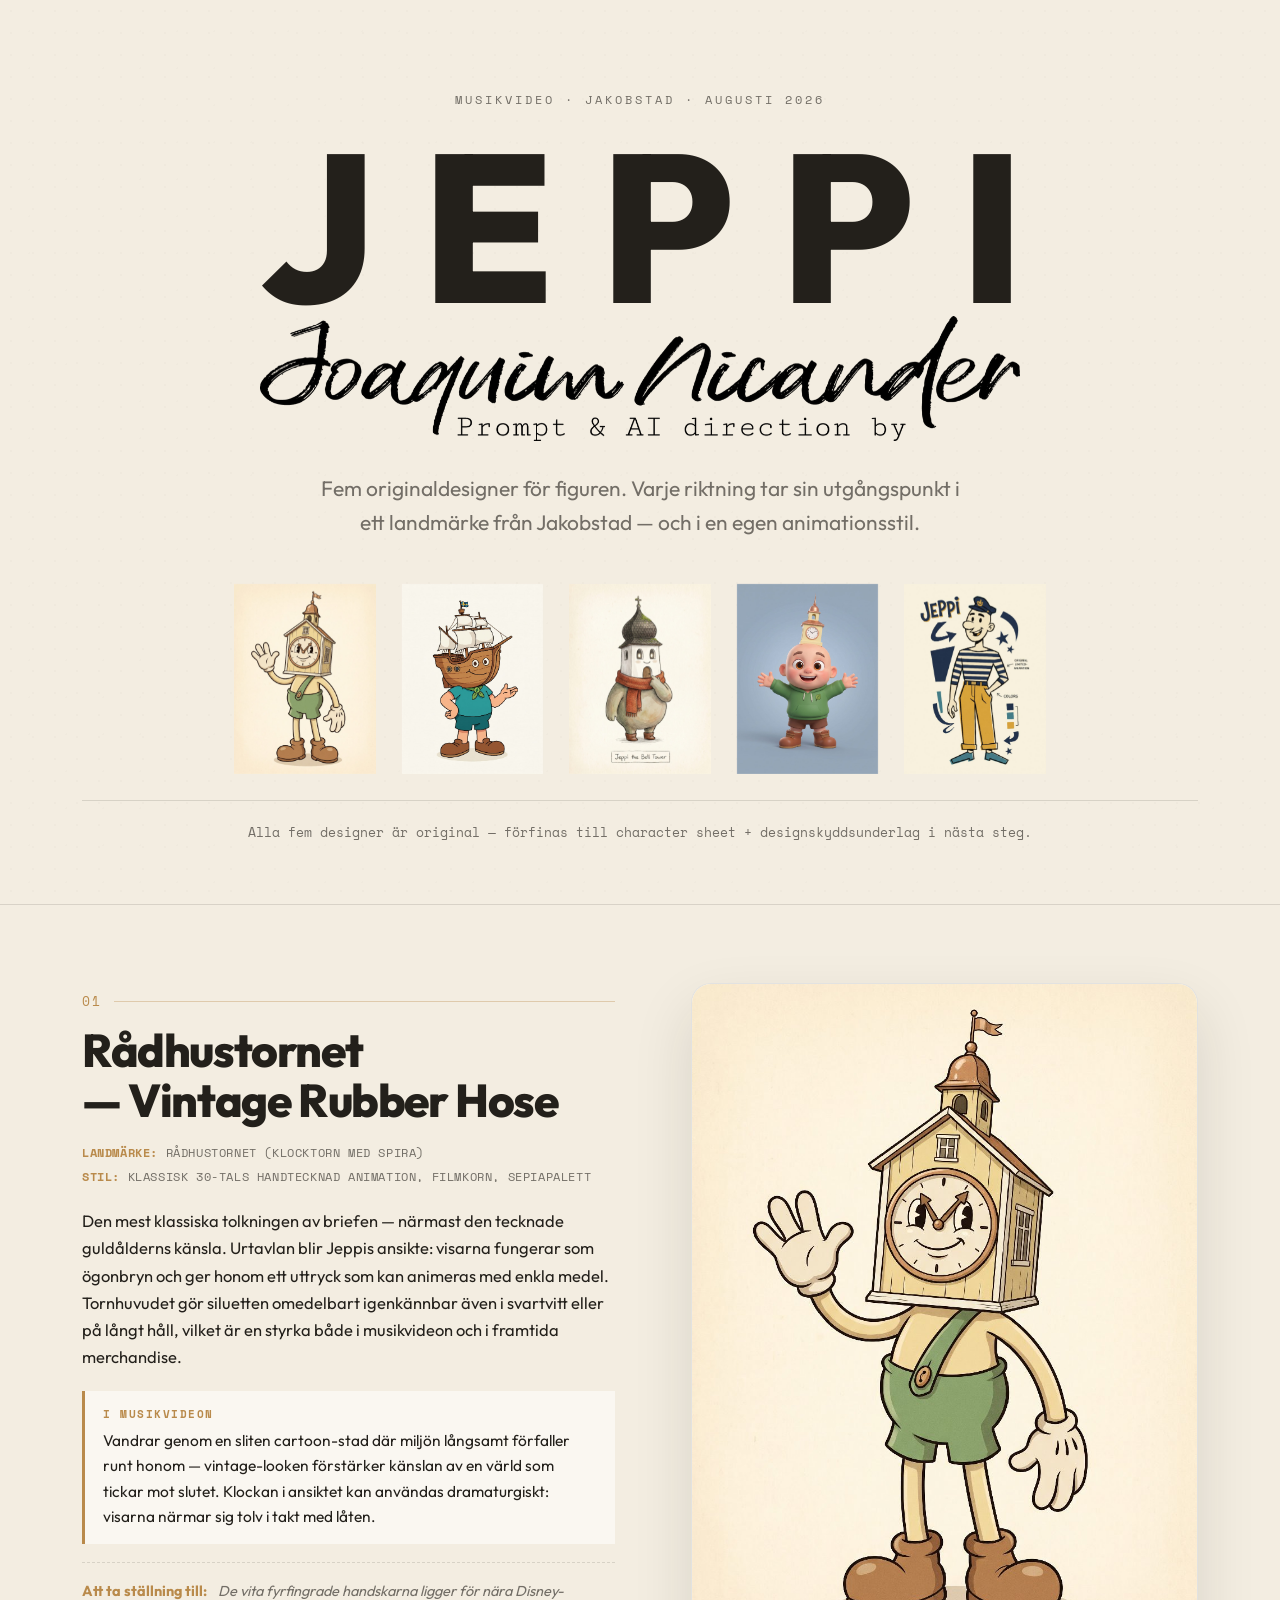
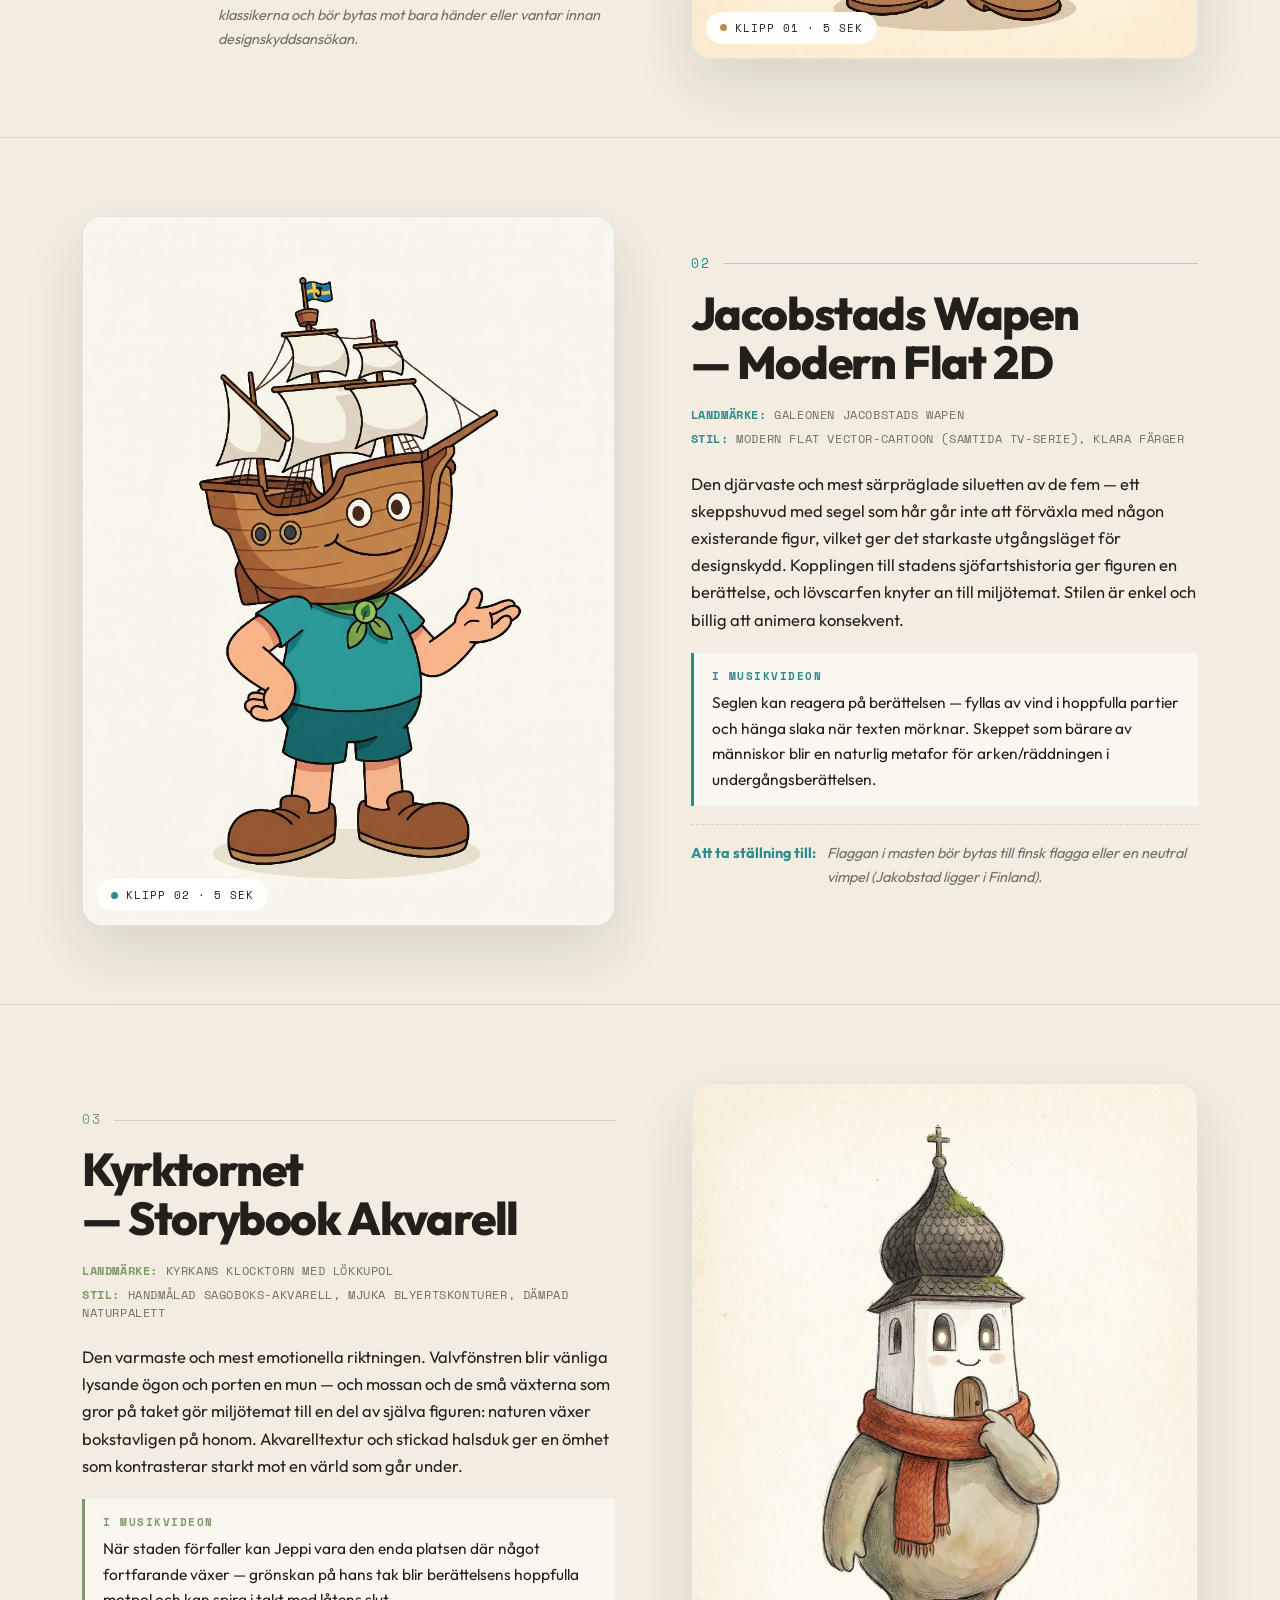
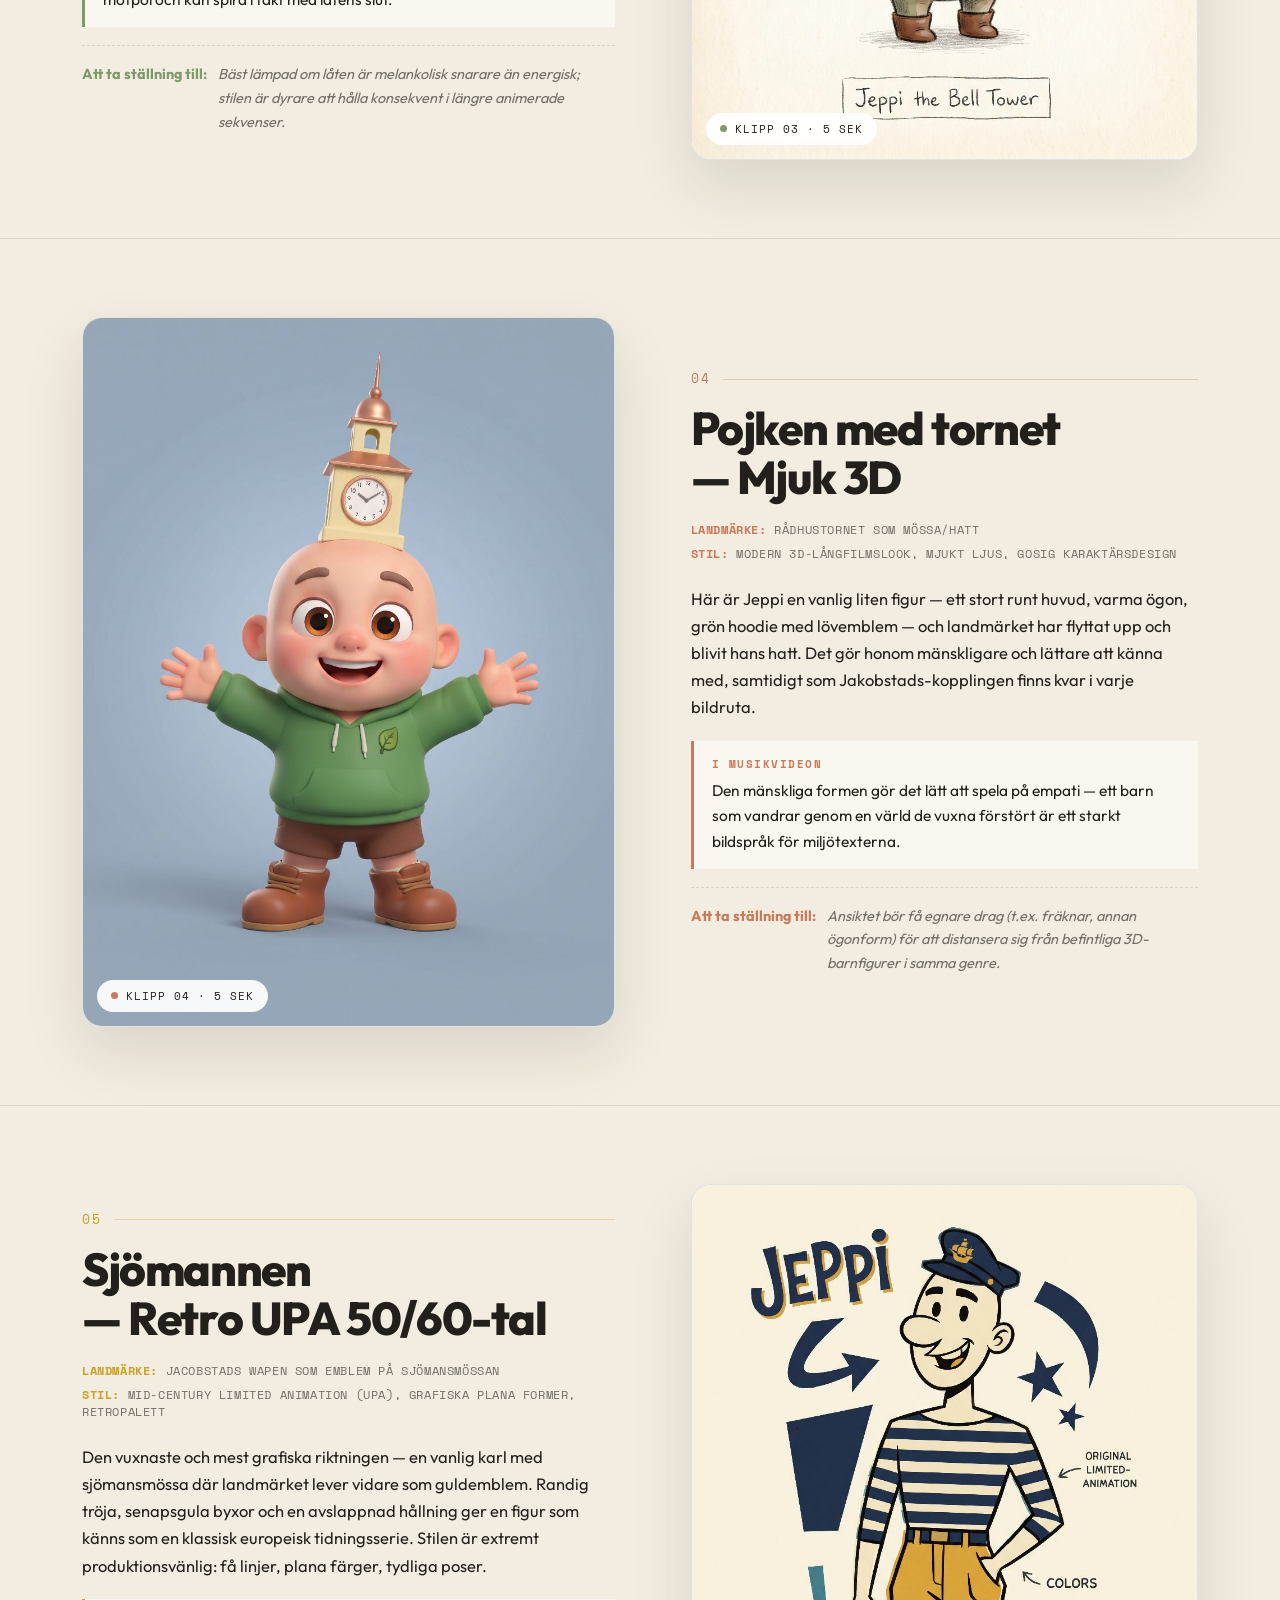
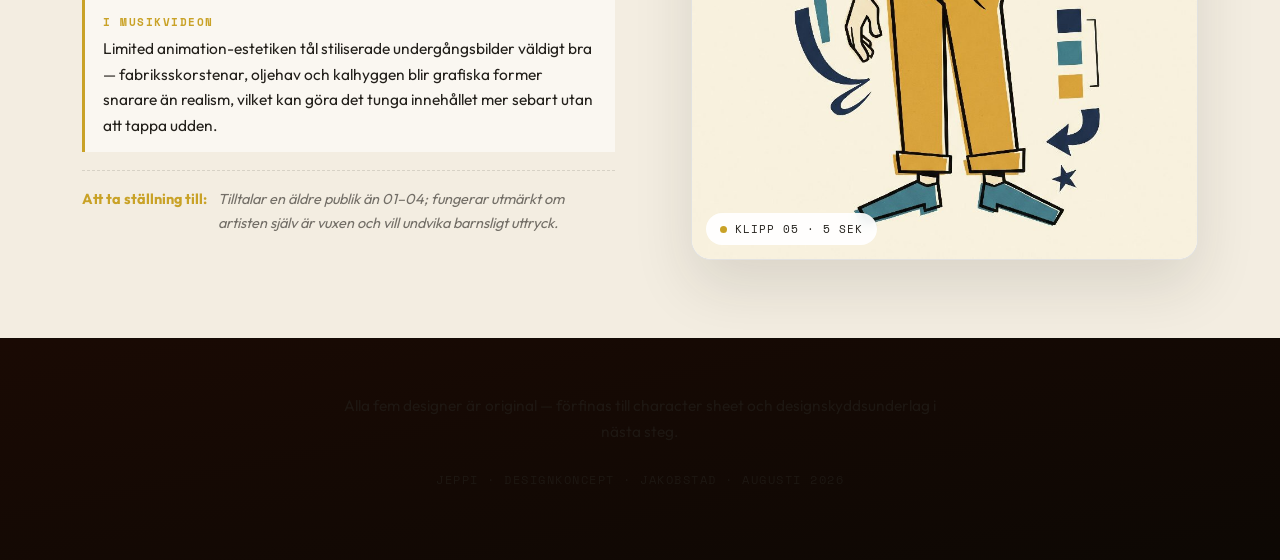
==== commit d2197924: "Jeppi: signaturen under titeln, JEPPI utfyllt till samma bredd" ====
--- a/jeppi/index.html
+++ b/jeppi/index.html
@@ -48,13 +48,21 @@
     text-transform: uppercase; color: var(--ink2); margin-bottom: 26px;
   }
   .jp-title {
-    font-size: clamp(72px, 16vw, 190px); font-weight: 800; letter-spacing: -6px;
-    line-height: .86; margin-bottom: 22px;
+    font-size: clamp(72px, 20vw, 210px); font-weight: 800; letter-spacing: -0.02em;
+    line-height: .86; margin-bottom: 6px;
+    display: flex; justify-content: space-between; width: 100%;
   }
   .jp-title span { display: inline-block; animation: jp-bob 3.4s ease-in-out infinite; }
   .jp-title span:nth-child(2){ animation-delay:.12s } .jp-title span:nth-child(3){ animation-delay:.24s }
   .jp-title span:nth-child(4){ animation-delay:.36s } .jp-title span:nth-child(5){ animation-delay:.48s }
   @keyframes jp-bob { 0%,100%{ transform:translateY(0) rotate(0) } 50%{ transform:translateY(-12px) rotate(-1.5deg) } }
+  .jp-titleblock { width: min(88vw, 760px); margin: 0 auto; }
+  .jp-sig-mark {
+    display: block; width: 100%; height: auto; margin: -6px auto 30px;
+    mix-blend-mode: multiply;
+    animation: jp-sigin 1.1s cubic-bezier(.22,1,.36,1) both .35s;
+  }
+  @keyframes jp-sigin { from { opacity: 0; transform: translateY(10px); } to { opacity: 1; transform: none; } }
   .jp-sub { font-size: clamp(17px,2vw,21px); color: var(--ink2); max-width: 640px; margin: 0 auto 44px; }
 
   /* Figurkarusell i hero */
@@ -162,7 +170,10 @@
 <header class="jp-hero">
   <div class="jp-wrap">
     <div class="jp-kicker">Musikvideo · Jakobstad · Augusti 2026</div>
-    <h1 class="jp-title"><span>J</span><span>E</span><span>P</span><span>P</span><span>I</span></h1>
+    <div class="jp-titleblock">
+      <h1 class="jp-title"><span>J</span><span>E</span><span>P</span><span>P</span><span>I</span></h1>
+      <img class="jp-sig-mark" src="../assets/jeppi/signatur.png" alt="Prompt & AI direction by Joaquim Nicander">
+    </div>
     <p class="jp-sub">Fem originaldesigner för figuren. Varje riktning tar sin utgångspunkt i ett landmärke från Jakobstad — och i en egen animationsstil.</p>
 
     <div class="jp-lineup">
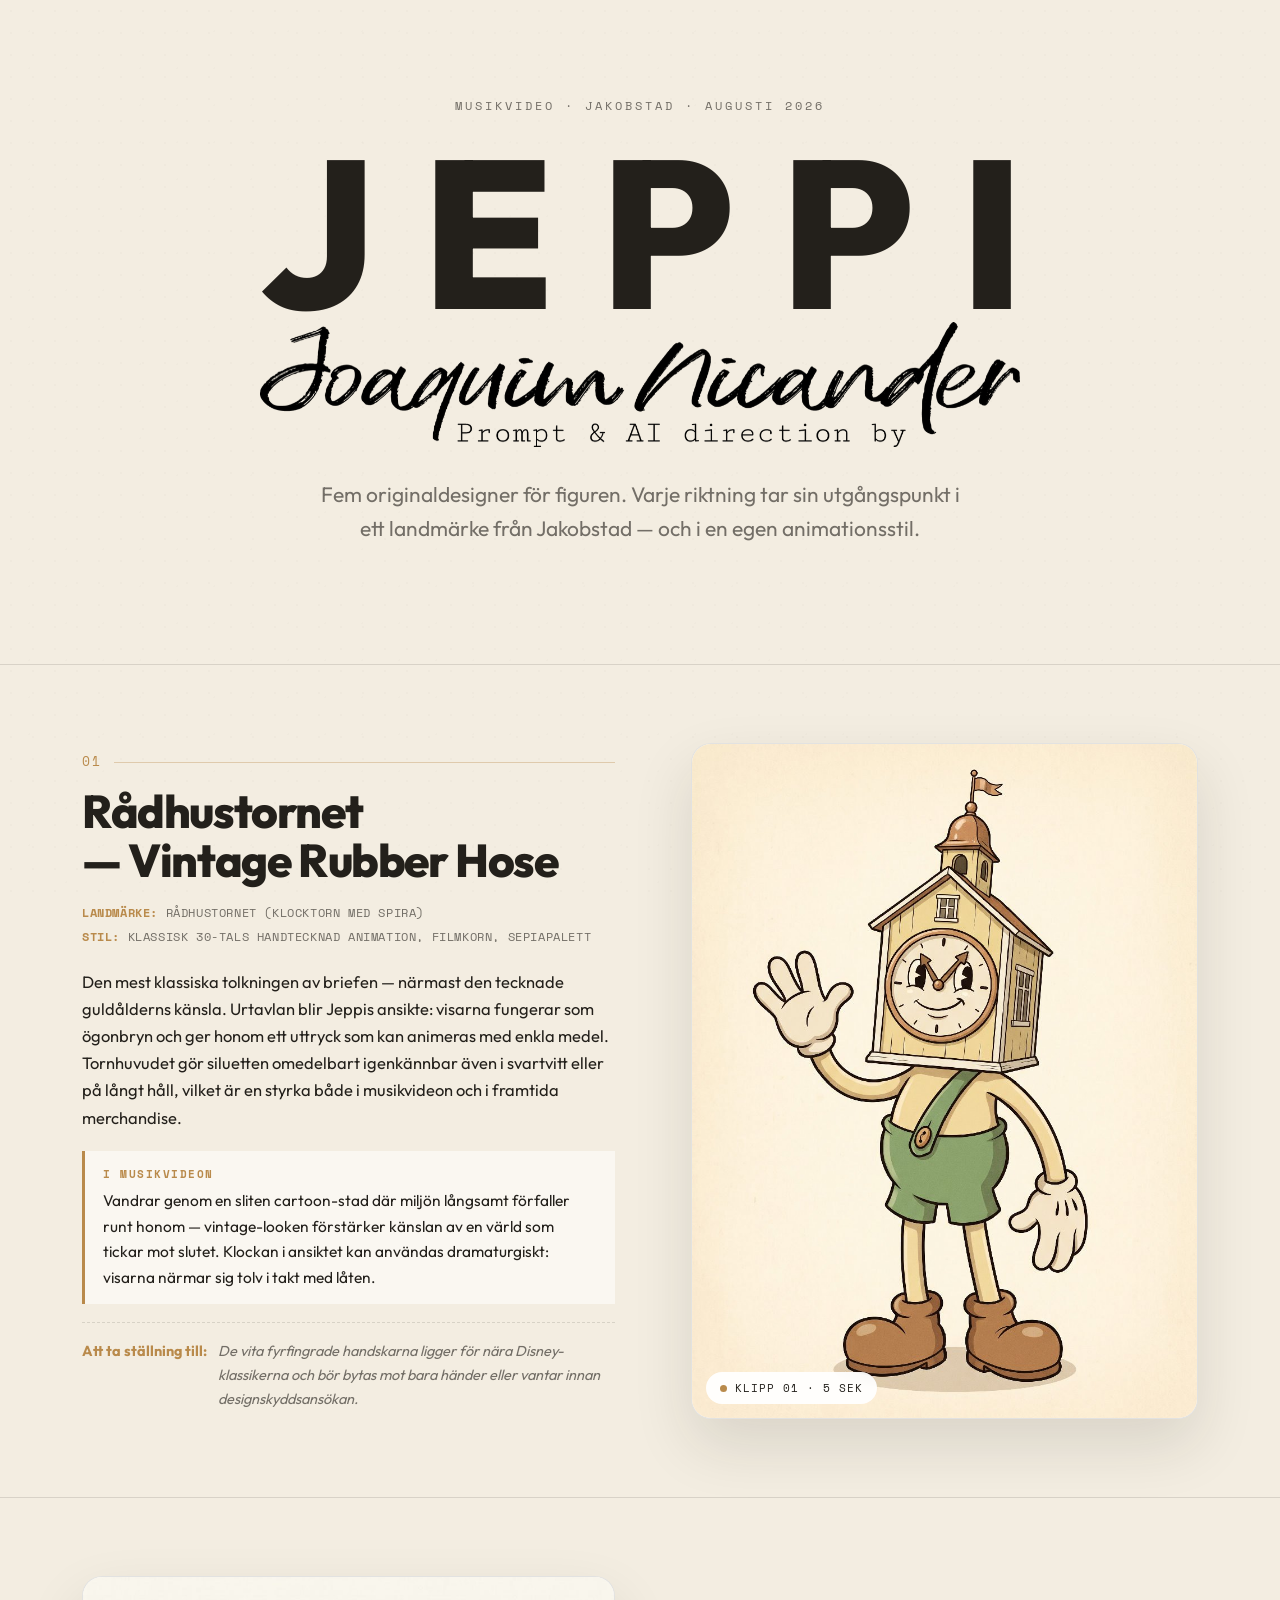
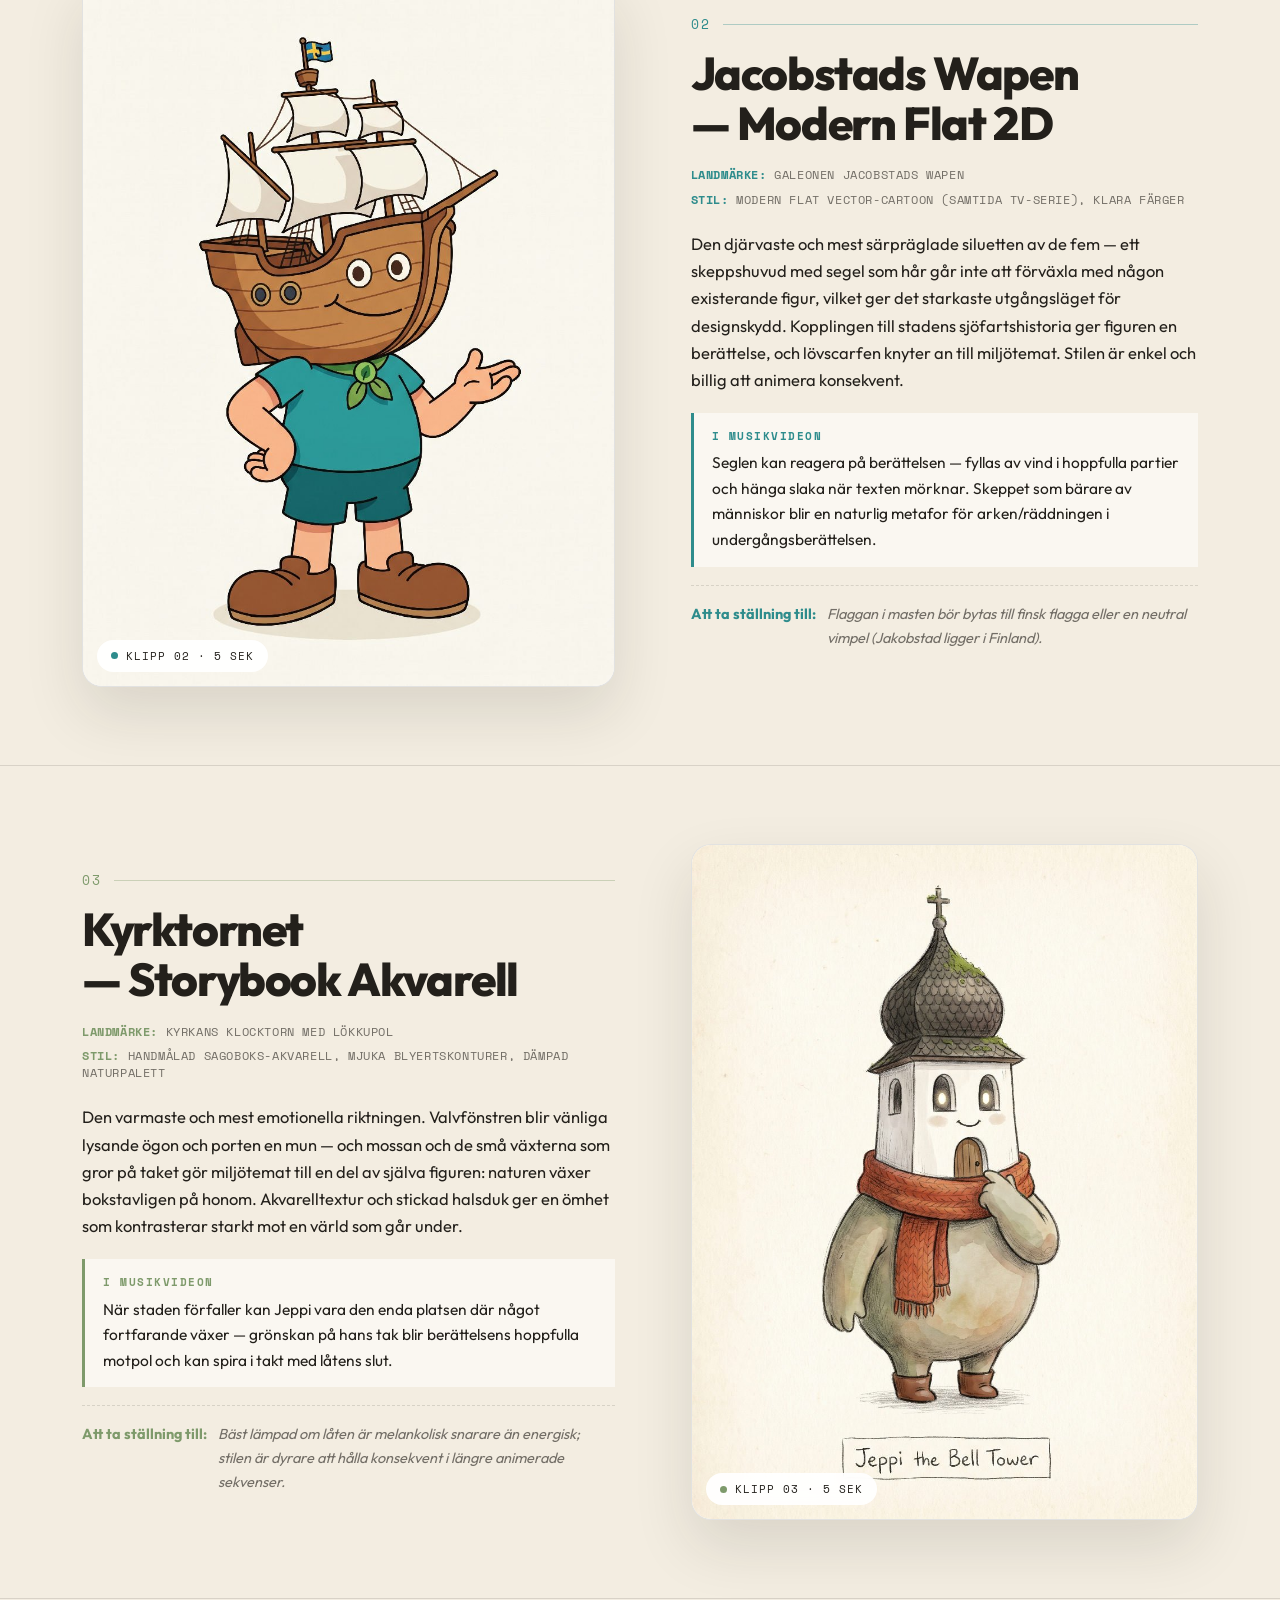
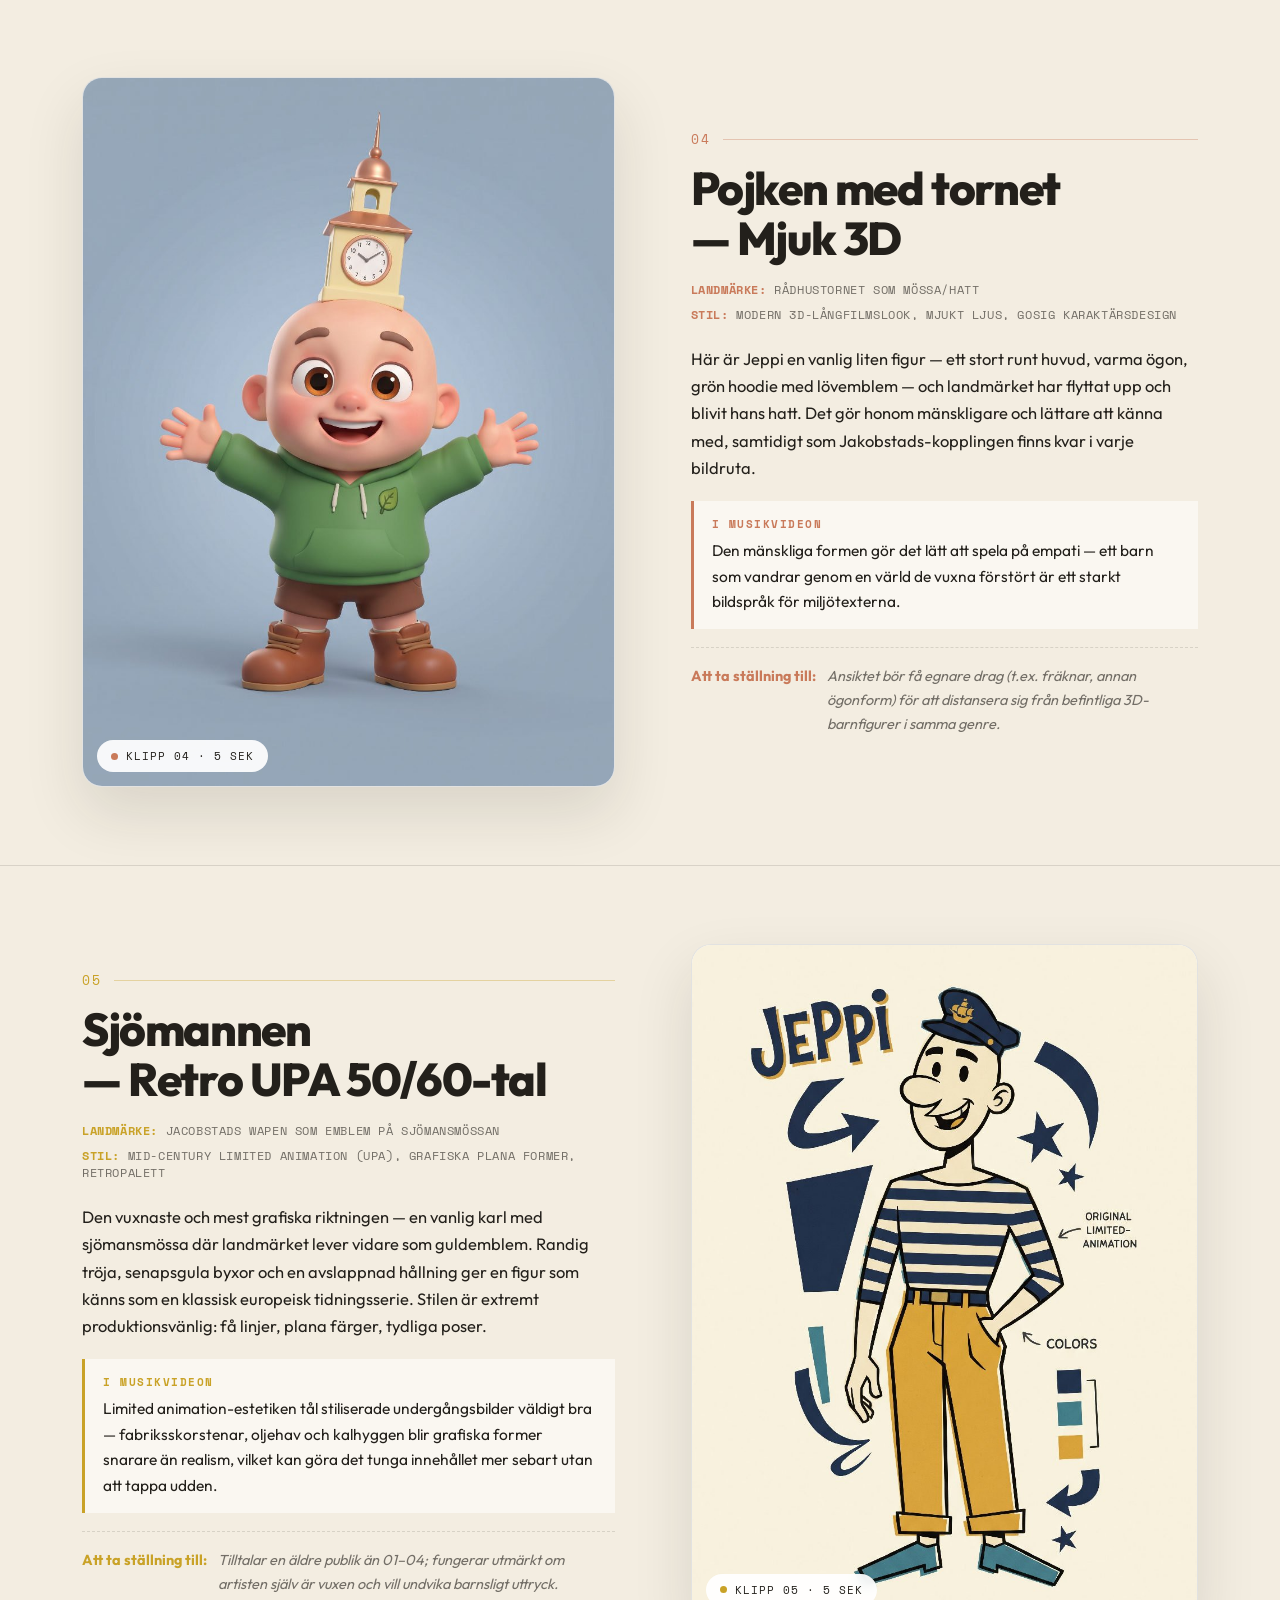
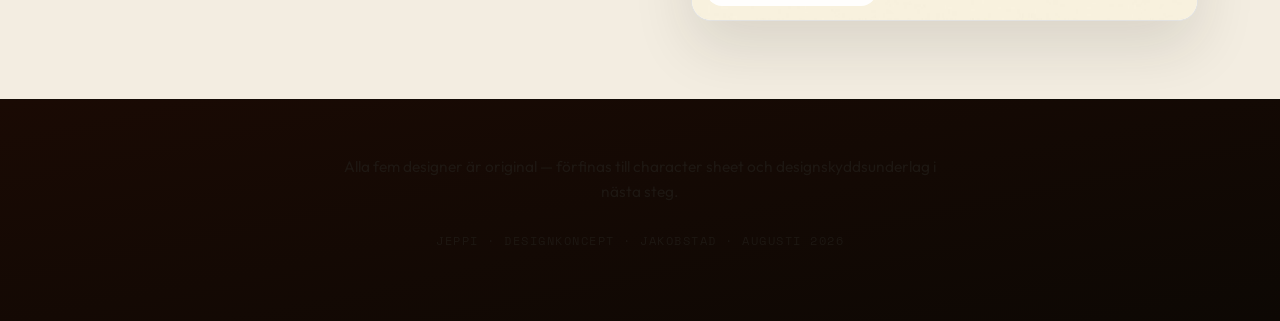
==== commit 66e1503f: "Jeppi: ta bort figurraden och noten i heron" ====
--- a/jeppi/index.html
+++ b/jeppi/index.html
@@ -42,7 +42,7 @@
   .jp-wrap, header, footer { position: relative; z-index: 1; }
 
   /* ── HERO ── */
-  .jp-hero { padding: 90px 0 60px; text-align: center; }
+  .jp-hero { padding: 96px 0 74px; text-align: center; }
   .jp-kicker {
     font-family: 'Space Mono', monospace; font-size: 12px; letter-spacing: 3px;
     text-transform: uppercase; color: var(--ink2); margin-bottom: 26px;
@@ -81,11 +81,6 @@
   .jp-lineup img:hover { transform: translateY(-14px) scale(1.06); }
   @keyframes jp-idle { 0%,100%{ transform:translateY(0) } 50%{ transform:translateY(-9px) } }
 
-  .jp-note {
-    font-family: 'Space Mono', monospace; font-size: 12.5px; color: var(--ink2);
-    border-top: 1px solid var(--line); padding-top: 22px; margin-top: 26px;
-  }
-
   /* ── KONCEPT ── */
   .jp-concept { padding: 78px 0; border-top: 1px solid var(--line); }
   .jp-grid { display: grid; grid-template-columns: 1.05fr 1fr; gap: clamp(32px,6vw,76px); align-items: center; }
@@ -160,8 +155,6 @@
     .jp-grid { grid-template-columns: 1fr; gap: 30px; }
     .jp-concept:nth-child(even) .jp-media { order: 0; }
     .jp-hero { padding: 60px 0 40px; }
-    .jp-lineup { flex-wrap: wrap; justify-content: center; gap: 10px; }
-    .jp-lineup img { height: 92px; }
   }
 </style>
 </head>
@@ -176,14 +169,6 @@
     </div>
     <p class="jp-sub">Fem originaldesigner för figuren. Varje riktning tar sin utgångspunkt i ett landmärke från Jakobstad — och i en egen animationsstil.</p>
 
-    <div class="jp-lineup">
-      <a href="#k1"><img src="../assets/jeppi/jeppi-01.jpg" alt="Rådhustornet"></a>
-      <a href="#k2"><img src="../assets/jeppi/jeppi-02.jpg" alt="Jacobstads Wapen"></a>
-      <a href="#k3"><img src="../assets/jeppi/jeppi-03.jpg" alt="Kyrktornet"></a>
-      <a href="#k4"><img src="../assets/jeppi/jeppi-04.jpg" alt="Pojken med tornet"></a>
-      <a href="#k5"><img src="../assets/jeppi/jeppi-05.jpg" alt="Sjömannen"></a>
-    </div>
-    <div class="jp-note">Alla fem designer är original — förfinas till character sheet + designskyddsunderlag i nästa steg.</div>
   </div>
 </header>
 
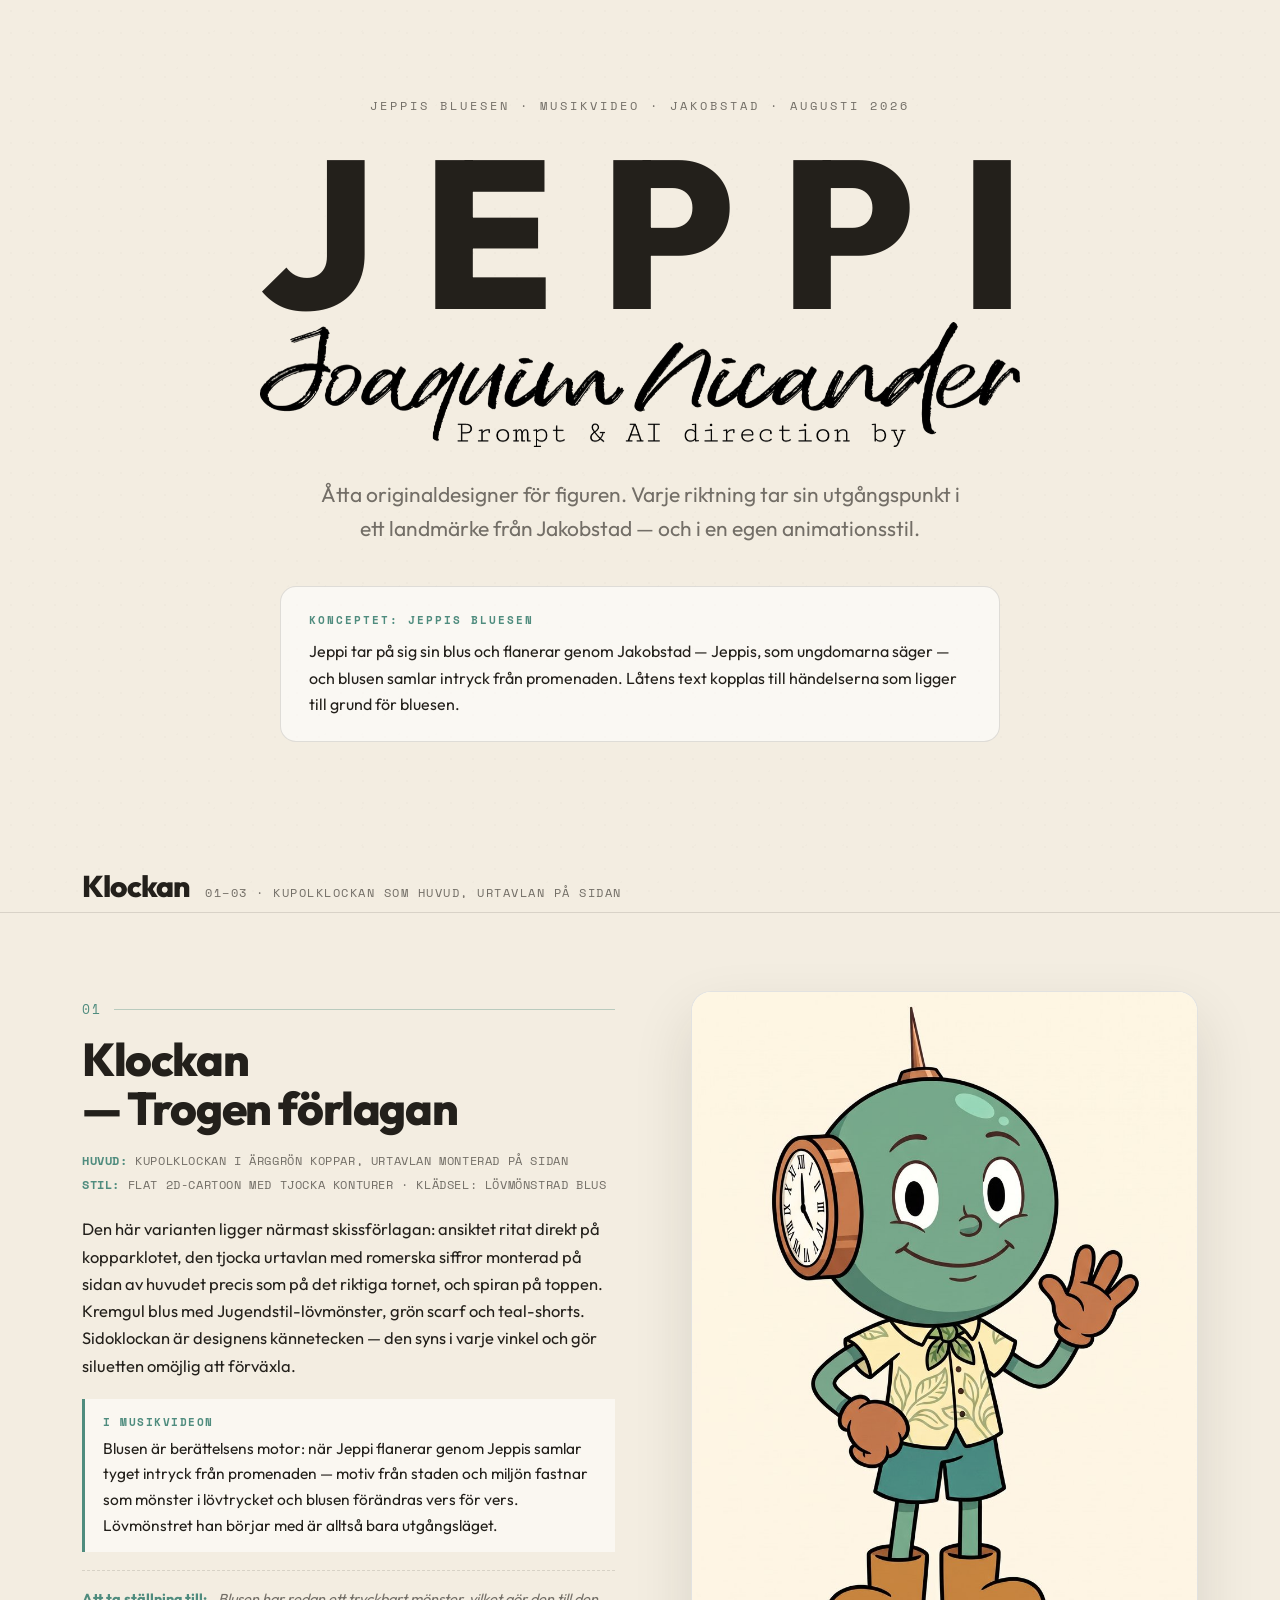
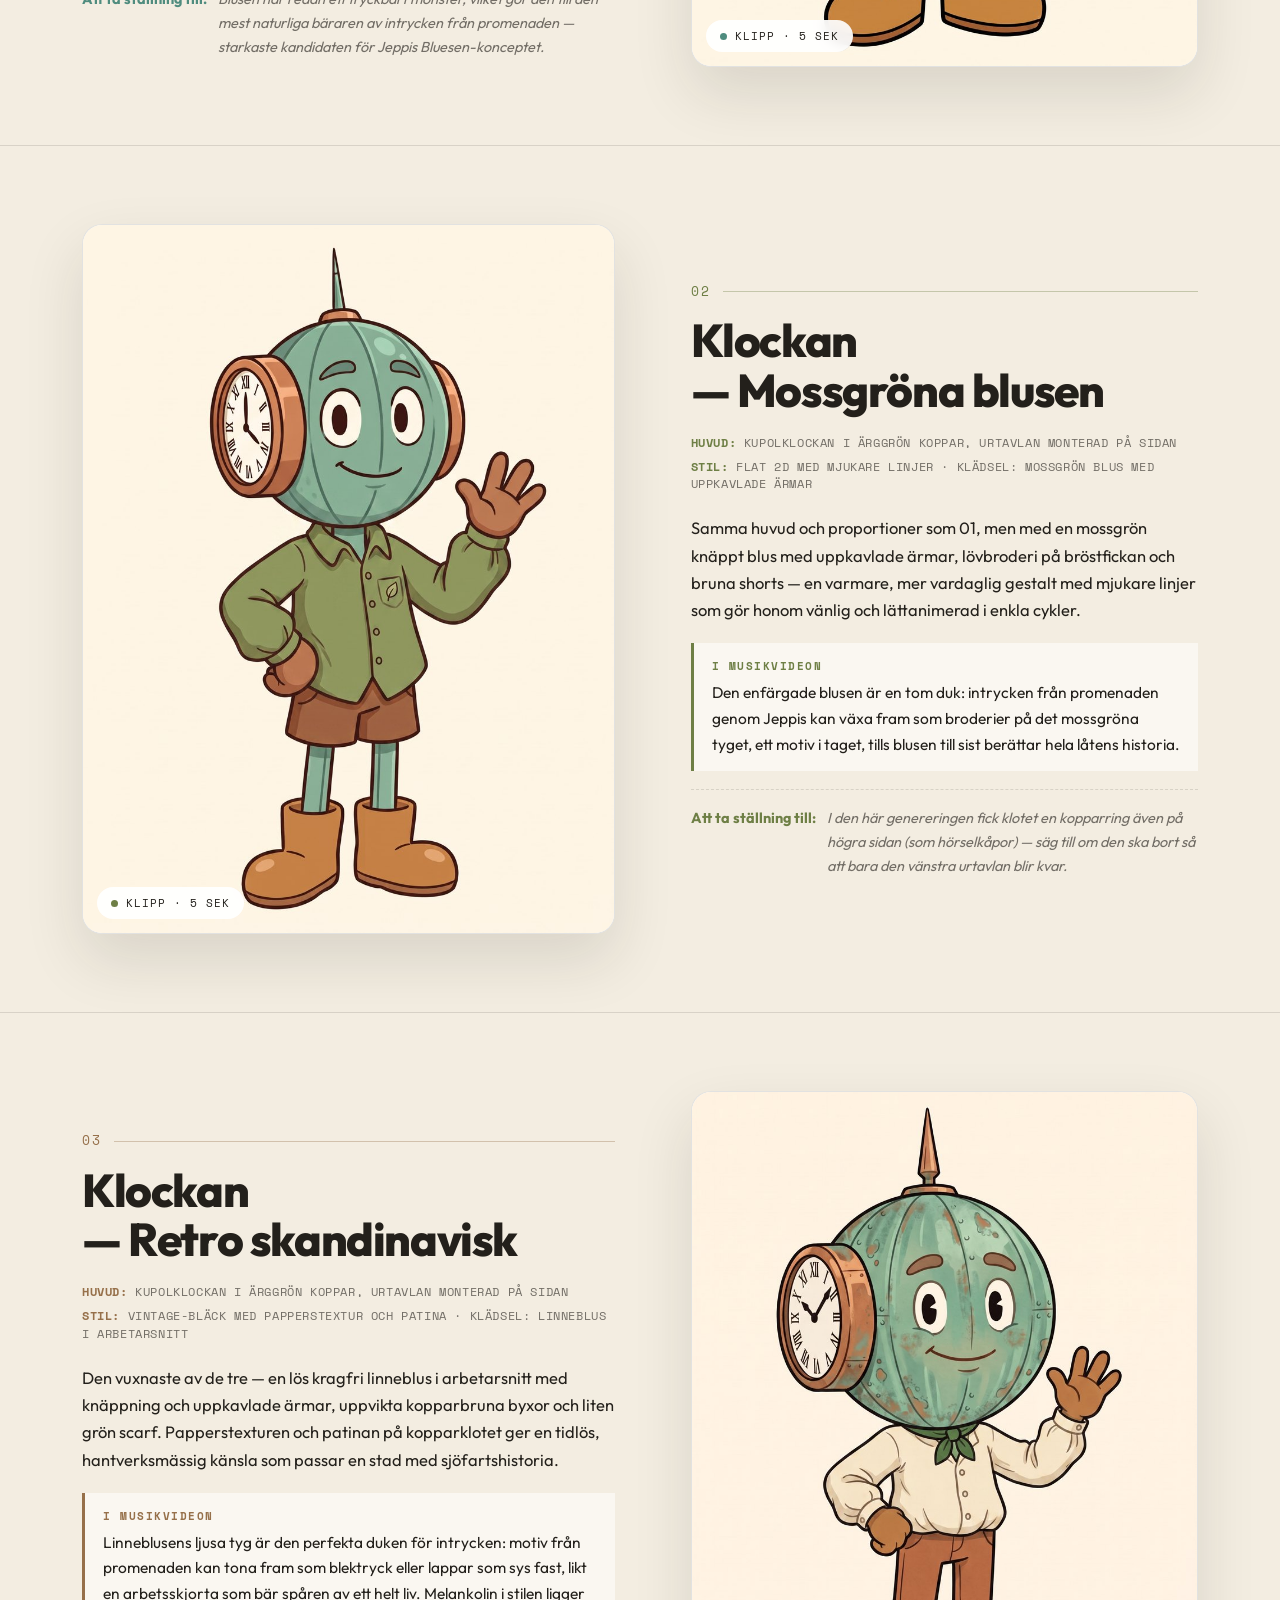
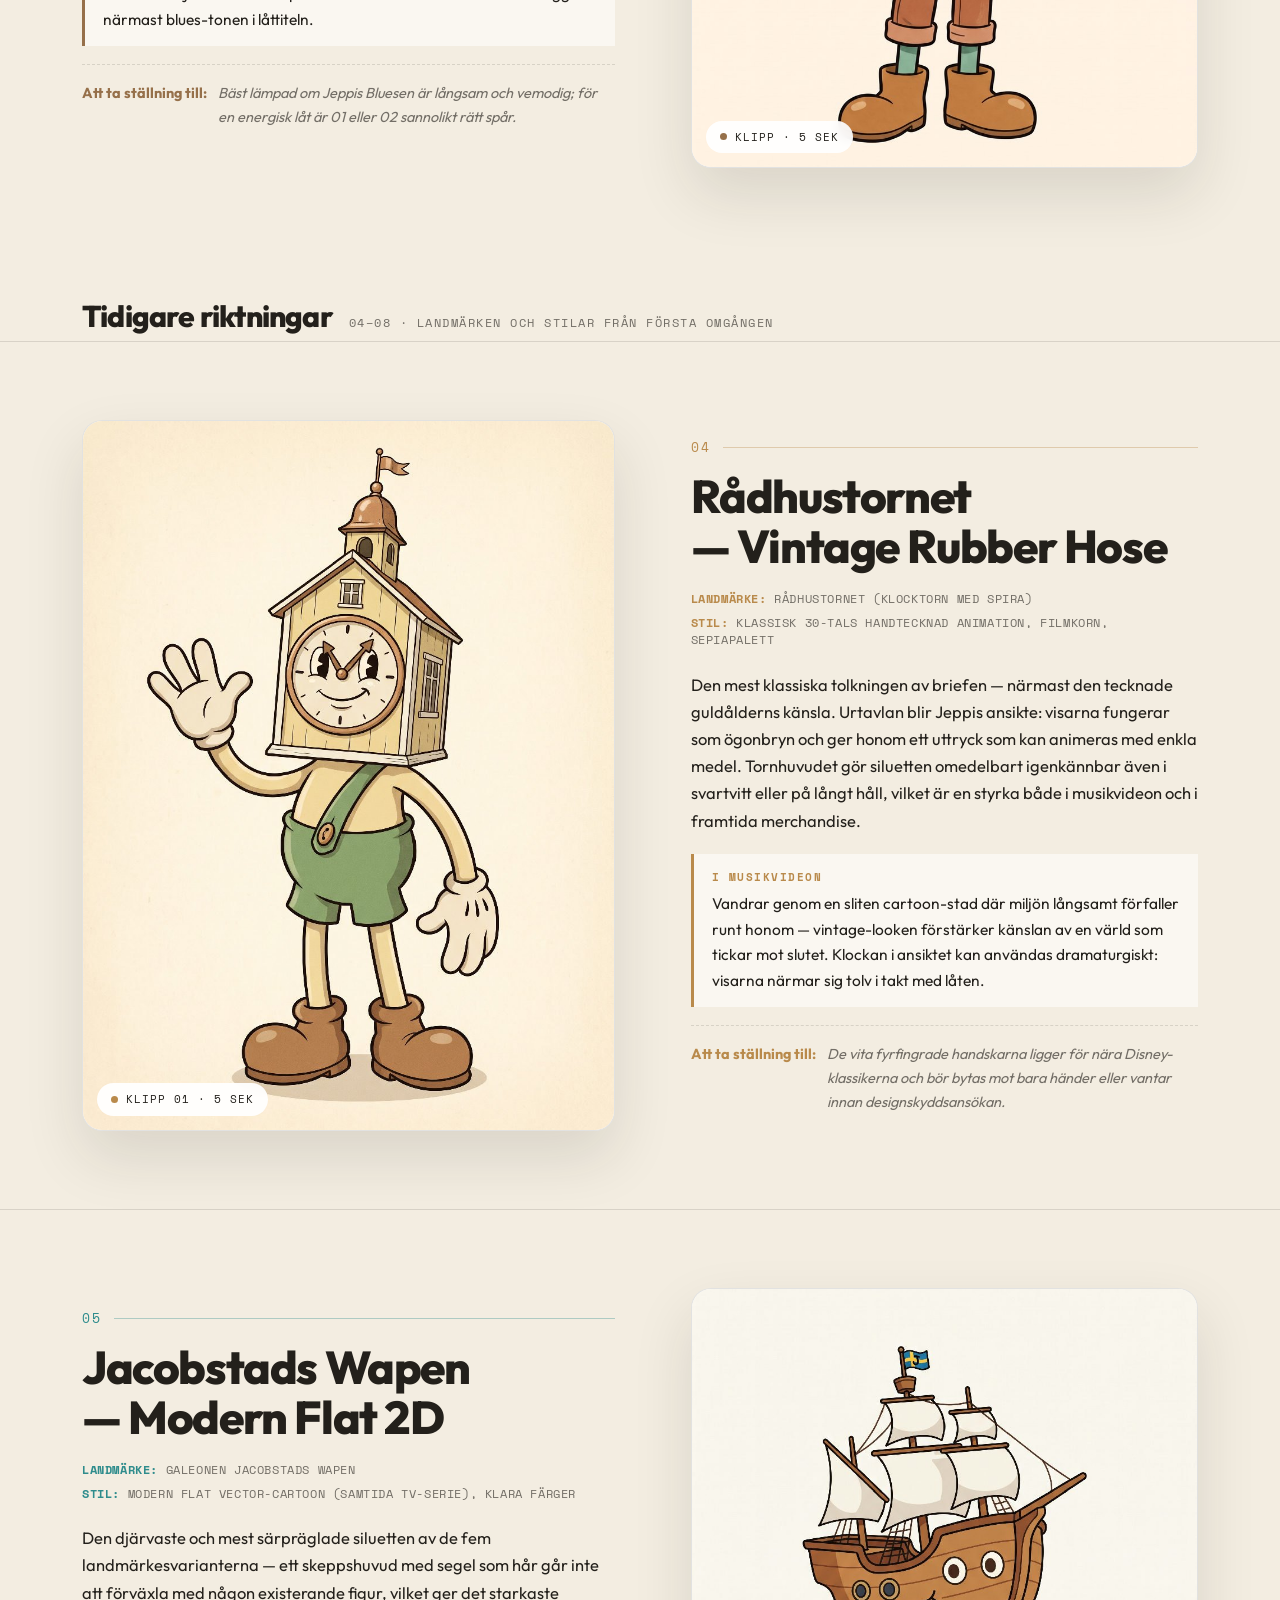
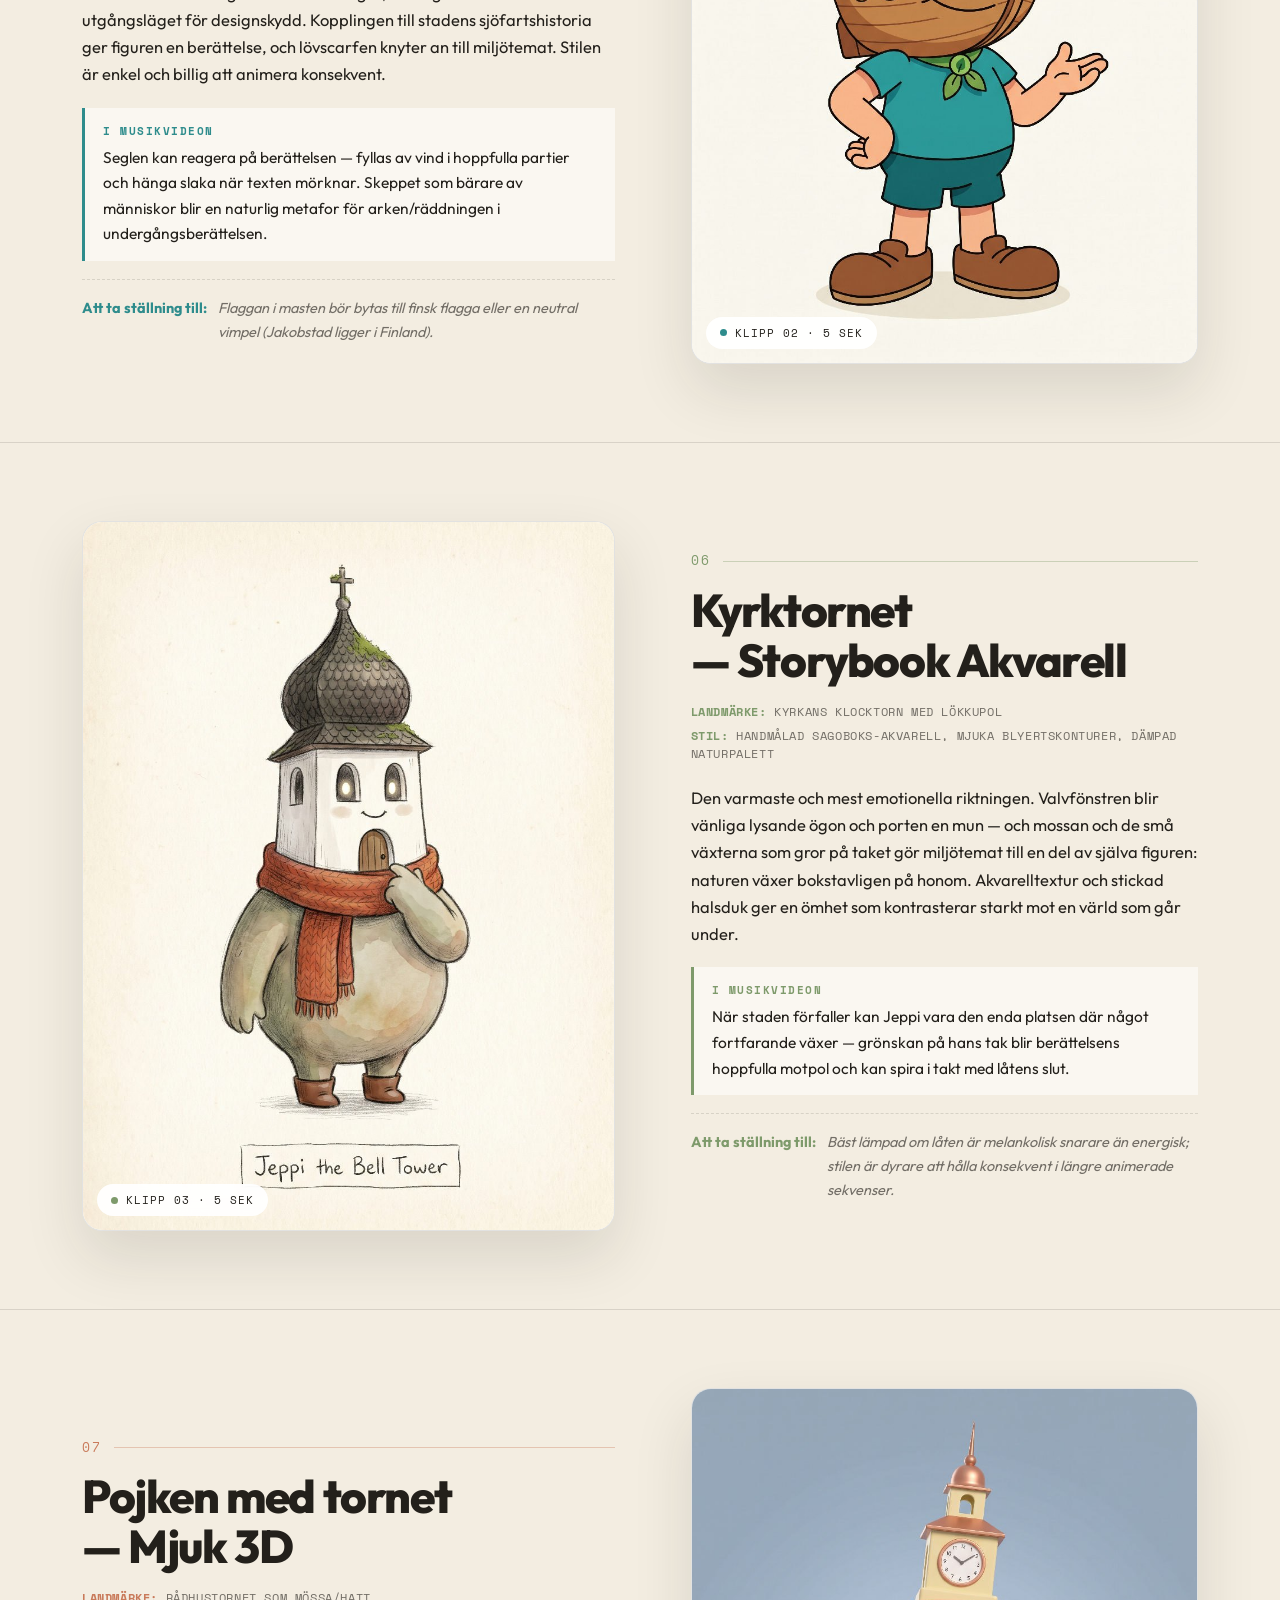
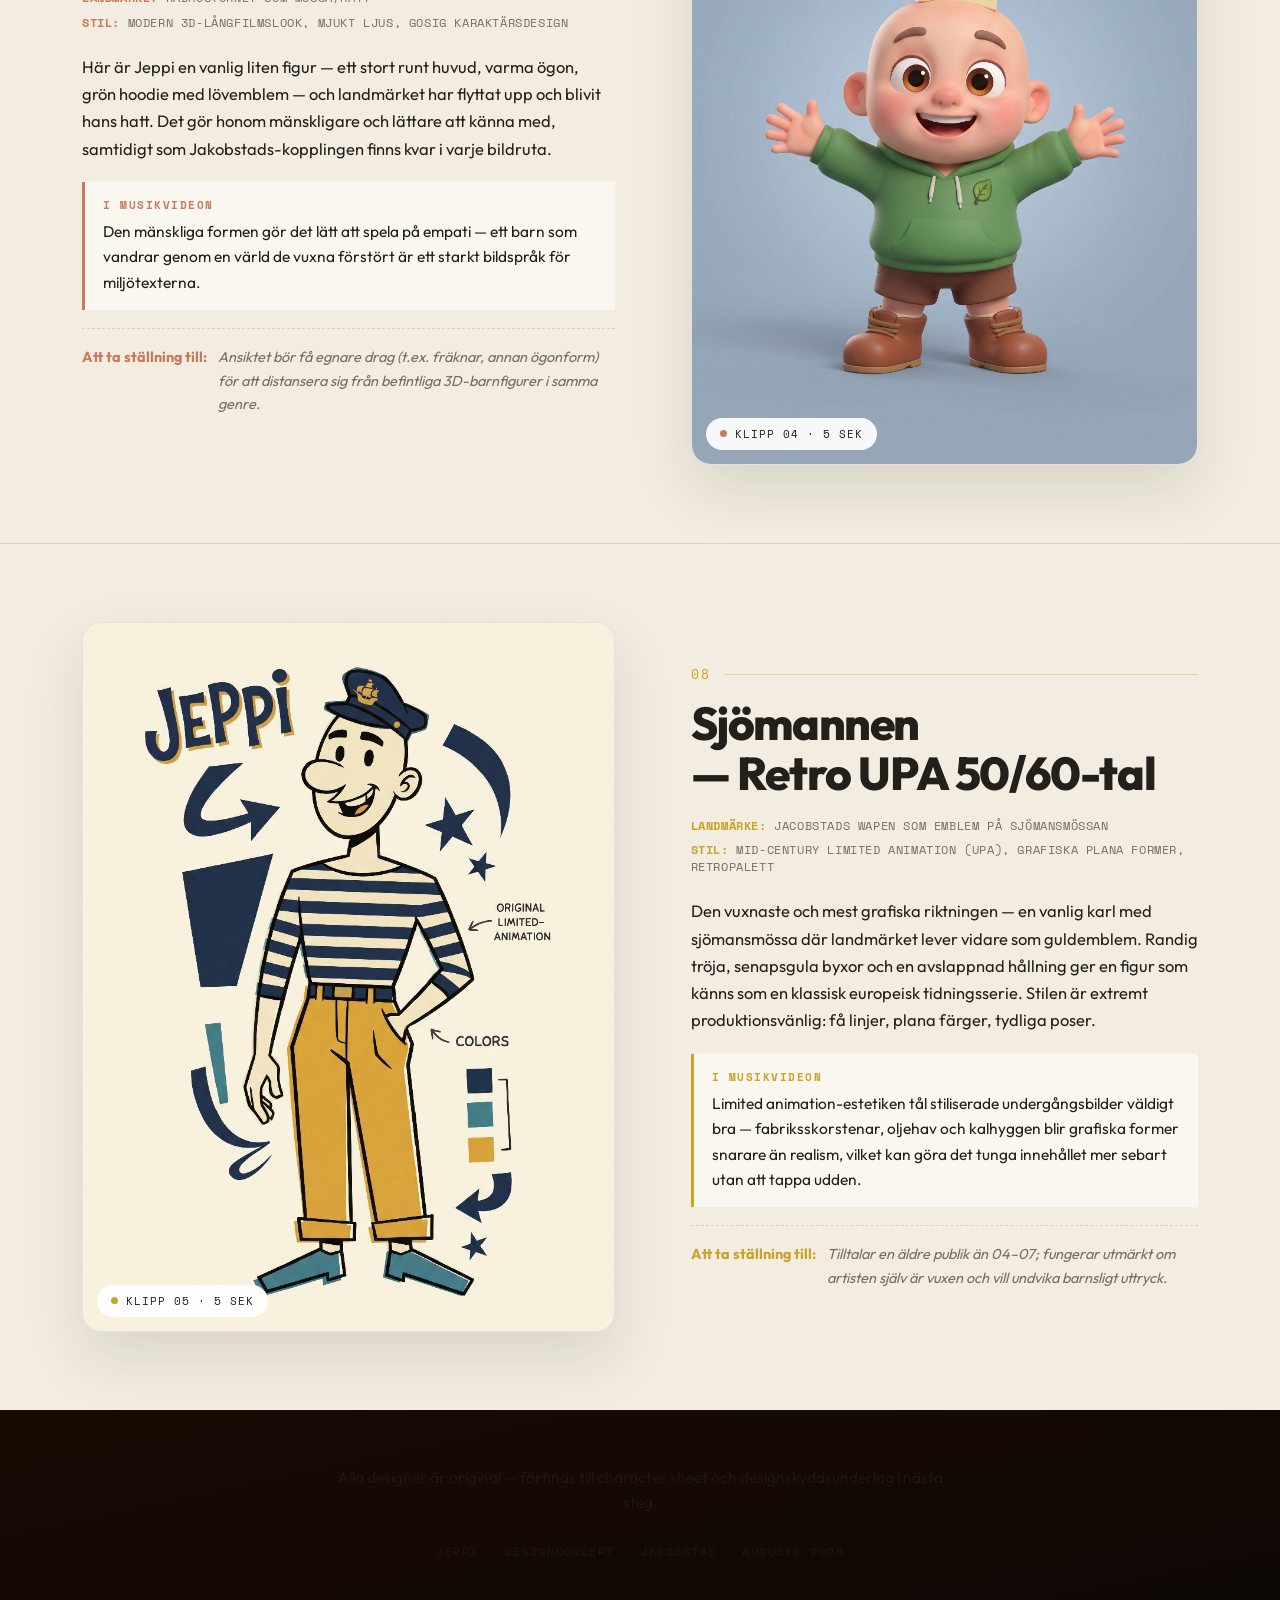
==== commit ce36cd1f: "Jeppi: tre nya Klockan-varianter överst (01-03), gamla omnumrerade till 04-08, konceptet Jeppis Blue" ====
--- a/jeppi/index.html
+++ b/jeppi/index.html
@@ -6,7 +6,7 @@
 <meta name="robots" content="noindex, nofollow">
 <title>JEPPI — Designkoncept</title>
 <meta property="og:title" content="JEPPI — Designkoncept">
-<meta property="og:description" content="Fem originaldesigner för musikvideon. Jakobstad, augusti 2026.">
+<meta property="og:description" content="Åtta originaldesigner för musikvideon Jeppis Bluesen. Jakobstad, augusti 2026.">
 <link rel="stylesheet" href="../css/style.css">
 <style>
   :root {
@@ -19,6 +19,9 @@
     --c3: #7E9A6B;  /* akvarell */
     --c4: #C97A5A;  /* mjuk 3D */
     --c5: #C9A227;  /* retro UPA */
+    --k1: #4F8C7E;  /* klockan – trogen förlagan */
+    --k2: #6E7F45;  /* klockan – mossgröna blusen */
+    --k3: #96704A;  /* klockan – retro skandinavisk */
   }
   * { box-sizing: border-box; margin: 0; padding: 0; }
   html { scroll-behavior: smooth; }
@@ -63,28 +66,35 @@
     animation: jp-sigin 1.1s cubic-bezier(.22,1,.36,1) both .35s;
   }
   @keyframes jp-sigin { from { opacity: 0; transform: translateY(10px); } to { opacity: 1; transform: none; } }
-  .jp-sub { font-size: clamp(17px,2vw,21px); color: var(--ink2); max-width: 640px; margin: 0 auto 44px; }
-
-  /* Figurkarusell i hero */
-  .jp-lineup {
-    display: flex; justify-content: center; align-items: flex-end; gap: clamp(4px,2vw,26px);
-    margin-bottom: 20px; flex-wrap: nowrap;
-  }
-  .jp-lineup a { flex: 0 1 auto; text-decoration: none; }
-  .jp-lineup img {
-    height: clamp(90px, 15vw, 190px); width: auto; display: block;
-    mix-blend-mode: multiply; transition: transform .35s cubic-bezier(.2,1.3,.4,1);
-    animation: jp-idle 4.6s ease-in-out infinite;
-  }
-  .jp-lineup a:nth-child(2) img { animation-delay:.5s } .jp-lineup a:nth-child(3) img { animation-delay:1s }
-  .jp-lineup a:nth-child(4) img { animation-delay:1.5s } .jp-lineup a:nth-child(5) img { animation-delay:2s }
-  .jp-lineup img:hover { transform: translateY(-14px) scale(1.06); }
-  @keyframes jp-idle { 0%,100%{ transform:translateY(0) } 50%{ transform:translateY(-9px) } }
+  .jp-sub { font-size: clamp(17px,2vw,21px); color: var(--ink2); max-width: 640px; margin: 0 auto 40px; }
+
+  /* Konceptrutan: Jeppis Bluesen */
+  .jp-idea {
+    max-width: 720px; margin: 0 auto; text-align: left;
+    background: rgba(255,255,255,.6); border: 1px solid var(--line);
+    border-radius: 16px; padding: 24px 28px;
+  }
+  .jp-idea b {
+    display: block; font-family: 'Space Mono', monospace; font-size: 11px;
+    letter-spacing: 2px; text-transform: uppercase; color: var(--k1); margin-bottom: 9px;
+  }
+  .jp-idea p { font-size: 16px; color: var(--ink); }
+
+  /* Rubrik för en grupp koncept */
+  .jp-groupbar { padding: 46px 0 0; }
+  .jp-groupbar .jp-wrap { display: flex; align-items: baseline; gap: 16px; flex-wrap: wrap; }
+  .jp-groupbar h2 {
+    font-size: clamp(22px,3vw,30px); font-weight: 800; letter-spacing: -.8px;
+  }
+  .jp-groupbar span {
+    font-family: 'Space Mono', monospace; font-size: 12px; letter-spacing: 1.5px;
+    text-transform: uppercase; color: var(--ink2);
+  }
 
   /* ── KONCEPT ── */
   .jp-concept { padding: 78px 0; border-top: 1px solid var(--line); }
   .jp-grid { display: grid; grid-template-columns: 1.05fr 1fr; gap: clamp(32px,6vw,76px); align-items: center; }
-  .jp-concept:nth-child(even) .jp-media { order: -1; }
+  .jp-concept.flip .jp-media { order: -1; }
 
   .jp-num {
     font-family: 'Space Mono', monospace; font-size: 13px; letter-spacing: 2px;
@@ -153,7 +163,7 @@
   @media (max-width: 860px) {
     .jp-wrap { padding: 0 20px; }
     .jp-grid { grid-template-columns: 1fr; gap: 30px; }
-    .jp-concept:nth-child(even) .jp-media { order: 0; }
+    .jp-concept.flip .jp-media { order: 0; }
     .jp-hero { padding: 60px 0 40px; }
   }
 </style>
@@ -162,23 +172,114 @@
 
 <header class="jp-hero">
   <div class="jp-wrap">
-    <div class="jp-kicker">Musikvideo · Jakobstad · Augusti 2026</div>
+    <div class="jp-kicker">Jeppis Bluesen · Musikvideo · Jakobstad · Augusti 2026</div>
     <div class="jp-titleblock">
       <h1 class="jp-title"><span>J</span><span>E</span><span>P</span><span>P</span><span>I</span></h1>
       <img class="jp-sig-mark" src="../assets/jeppi/signatur.png" alt="Prompt & AI direction by Joaquim Nicander">
     </div>
-    <p class="jp-sub">Fem originaldesigner för figuren. Varje riktning tar sin utgångspunkt i ett landmärke från Jakobstad — och i en egen animationsstil.</p>
+    <p class="jp-sub">Åtta originaldesigner för figuren. Varje riktning tar sin utgångspunkt i ett landmärke från Jakobstad — och i en egen animationsstil.</p>
+
+    <div class="jp-idea">
+      <b>Konceptet: Jeppis Bluesen</b>
+      <p>Jeppi tar på sig sin blus och flanerar genom Jakobstad — Jeppis, som ungdomarna säger — och blusen samlar intryck från promenaden. Låtens text kopplas till händelserna som ligger till grund för bluesen.</p>
+    </div>
 
   </div>
 </header>
 
 <main>
 
+<div class="jp-groupbar reveal">
+  <div class="jp-wrap">
+    <h2>Klockan</h2>
+    <span>01–03 · Kupolklockan som huvud, urtavlan på sidan</span>
+  </div>
+</div>
+
 <!-- 01 -->
-<section class="jp-concept reveal" id="k1" style="--accent: var(--c1)">
+<section class="jp-concept reveal" id="kl1" style="--accent: var(--k1)">
   <div class="jp-wrap jp-grid">
     <div>
       <div class="jp-num">01</div>
+      <h2 class="jp-h2">Klockan<br>— Trogen förlagan</h2>
+      <div class="jp-meta">
+        <div><b>Huvud:</b> Kupolklockan i ärggrön koppar, urtavlan monterad på sidan</div>
+        <div><b>Stil:</b> Flat 2D-cartoon med tjocka konturer · Klädsel: lövmönstrad blus</div>
+      </div>
+      <p class="jp-body">Den här varianten ligger närmast skissförlagan: ansiktet ritat direkt på kopparklotet, den tjocka urtavlan med romerska siffror monterad på sidan av huvudet precis som på det riktiga tornet, och spiran på toppen. Kremgul blus med Jugendstil-lövmönster, grön scarf och teal-shorts. Sidoklockan är designens kännetecken — den syns i varje vinkel och gör siluetten omöjlig att förväxla.</p>
+      <div class="jp-video-note"><b>I musikvideon</b>Blusen är berättelsens motor: när Jeppi flanerar genom Jeppis samlar tyget intryck från promenaden — motiv från staden och miljön fastnar som mönster i lövtrycket och blusen förändras vers för vers. Lövmönstret han börjar med är alltså bara utgångsläget.</div>
+      <div class="jp-flag"><span>Att ta ställning till:</span><em>Blusen har redan ett tryckbart mönster, vilket gör den till den mest naturliga bäraren av intrycken från promenaden — starkaste kandidaten för Jeppis Bluesen-konceptet.</em></div>
+    </div>
+    <div class="jp-media">
+      <div class="jp-stage">
+        <img class="jp-still" src="../assets/jeppi/jeppi-klocka-15.jpg" alt="Jeppi — klockan, trogen förlagan">
+        <video muted loop playsinline preload="none" data-src="../assets/jeppi/jeppi-klocka-15.mp4"></video>
+        <div class="jp-badge"><i></i>Klipp · 5 sek</div>
+      </div>
+    </div>
+  </div>
+</section>
+
+<!-- 02 -->
+<section class="jp-concept reveal flip" id="kl2" style="--accent: var(--k2)">
+  <div class="jp-wrap jp-grid">
+    <div>
+      <div class="jp-num">02</div>
+      <h2 class="jp-h2">Klockan<br>— Mossgröna blusen</h2>
+      <div class="jp-meta">
+        <div><b>Huvud:</b> Kupolklockan i ärggrön koppar, urtavlan monterad på sidan</div>
+        <div><b>Stil:</b> Flat 2D med mjukare linjer · Klädsel: mossgrön blus med uppkavlade ärmar</div>
+      </div>
+      <p class="jp-body">Samma huvud och proportioner som 01, men med en mossgrön knäppt blus med uppkavlade ärmar, lövbroderi på bröstfickan och bruna shorts — en varmare, mer vardaglig gestalt med mjukare linjer som gör honom vänlig och lättanimerad i enkla cykler.</p>
+      <div class="jp-video-note"><b>I musikvideon</b>Den enfärgade blusen är en tom duk: intrycken från promenaden genom Jeppis kan växa fram som broderier på det mossgröna tyget, ett motiv i taget, tills blusen till sist berättar hela låtens historia.</div>
+      <div class="jp-flag"><span>Att ta ställning till:</span><em>I den här genereringen fick klotet en kopparring även på högra sidan (som hörselkåpor) — säg till om den ska bort så att bara den vänstra urtavlan blir kvar.</em></div>
+    </div>
+    <div class="jp-media">
+      <div class="jp-stage">
+        <img class="jp-still" src="../assets/jeppi/jeppi-klocka-16.jpg" alt="Jeppi — klockan, mossgröna blusen">
+        <video muted loop playsinline preload="none" data-src="../assets/jeppi/jeppi-klocka-16.mp4"></video>
+        <div class="jp-badge"><i></i>Klipp · 5 sek</div>
+      </div>
+    </div>
+  </div>
+</section>
+
+<!-- 03 -->
+<section class="jp-concept reveal" id="kl3" style="--accent: var(--k3)">
+  <div class="jp-wrap jp-grid">
+    <div>
+      <div class="jp-num">03</div>
+      <h2 class="jp-h2">Klockan<br>— Retro skandinavisk</h2>
+      <div class="jp-meta">
+        <div><b>Huvud:</b> Kupolklockan i ärggrön koppar, urtavlan monterad på sidan</div>
+        <div><b>Stil:</b> Vintage-bläck med papperstextur och patina · Klädsel: linneblus i arbetarsnitt</div>
+      </div>
+      <p class="jp-body">Den vuxnaste av de tre — en lös kragfri linneblus i arbetarsnitt med knäppning och uppkavlade ärmar, uppvikta kopparbruna byxor och liten grön scarf. Papperstexturen och patinan på kopparklotet ger en tidlös, hantverksmässig känsla som passar en stad med sjöfartshistoria.</p>
+      <div class="jp-video-note"><b>I musikvideon</b>Linneblusens ljusa tyg är den perfekta duken för intrycken: motiv från promenaden kan tona fram som blektryck eller lappar som sys fast, likt en arbetsskjorta som bär spåren av ett helt liv. Melankolin i stilen ligger närmast blues-tonen i låttiteln.</div>
+      <div class="jp-flag"><span>Att ta ställning till:</span><em>Bäst lämpad om Jeppis Bluesen är långsam och vemodig; för en energisk låt är 01 eller 02 sannolikt rätt spår.</em></div>
+    </div>
+    <div class="jp-media">
+      <div class="jp-stage">
+        <img class="jp-still" src="../assets/jeppi/jeppi-klocka-17.jpg" alt="Jeppi — klockan, retro skandinavisk">
+        <video muted loop playsinline preload="none" data-src="../assets/jeppi/jeppi-klocka-17.mp4"></video>
+        <div class="jp-badge"><i></i>Klipp · 5 sek</div>
+      </div>
+    </div>
+  </div>
+</section>
+
+<div class="jp-groupbar reveal">
+  <div class="jp-wrap">
+    <h2>Tidigare riktningar</h2>
+    <span>04–08 · Landmärken och stilar från första omgången</span>
+  </div>
+</div>
+
+<!-- 01 -->
+<section class="jp-concept reveal flip" id="k1" style="--accent: var(--c1)">
+  <div class="jp-wrap jp-grid">
+    <div>
+      <div class="jp-num">04</div>
       <h2 class="jp-h2">Rådhustornet<br>— Vintage Rubber Hose</h2>
       <div class="jp-meta">
         <div><b>Landmärke:</b> Rådhustornet (klocktorn med spira)</div>
@@ -202,13 +303,13 @@
 <section class="jp-concept reveal" id="k2" style="--accent: var(--c2)">
   <div class="jp-wrap jp-grid">
     <div>
-      <div class="jp-num">02</div>
+      <div class="jp-num">05</div>
       <h2 class="jp-h2">Jacobstads Wapen<br>— Modern Flat 2D</h2>
       <div class="jp-meta">
         <div><b>Landmärke:</b> Galeonen Jacobstads Wapen</div>
         <div><b>Stil:</b> Modern flat vector-cartoon (samtida TV-serie), klara färger</div>
       </div>
-      <p class="jp-body">Den djärvaste och mest särpräglade siluetten av de fem — ett skeppshuvud med segel som hår går inte att förväxla med någon existerande figur, vilket ger det starkaste utgångsläget för designskydd. Kopplingen till stadens sjöfartshistoria ger figuren en berättelse, och lövscarfen knyter an till miljötemat. Stilen är enkel och billig att animera konsekvent.</p>
+      <p class="jp-body">Den djärvaste och mest särpräglade siluetten av de fem landmärkesvarianterna — ett skeppshuvud med segel som hår går inte att förväxla med någon existerande figur, vilket ger det starkaste utgångsläget för designskydd. Kopplingen till stadens sjöfartshistoria ger figuren en berättelse, och lövscarfen knyter an till miljötemat. Stilen är enkel och billig att animera konsekvent.</p>
       <div class="jp-video-note"><b>I musikvideon</b>Seglen kan reagera på berättelsen — fyllas av vind i hoppfulla partier och hänga slaka när texten mörknar. Skeppet som bärare av människor blir en naturlig metafor för arken/räddningen i undergångsberättelsen.</div>
       <div class="jp-flag"><span>Att ta ställning till:</span><em>Flaggan i masten bör bytas till finsk flagga eller en neutral vimpel (Jakobstad ligger i Finland).</em></div>
     </div>
@@ -223,10 +324,10 @@
 </section>
 
 <!-- 03 -->
-<section class="jp-concept reveal" id="k3" style="--accent: var(--c3)">
-  <div class="jp-wrap jp-grid">
-    <div>
-      <div class="jp-num">03</div>
+<section class="jp-concept reveal flip" id="k3" style="--accent: var(--c3)">
+  <div class="jp-wrap jp-grid">
+    <div>
+      <div class="jp-num">06</div>
       <h2 class="jp-h2">Kyrktornet<br>— Storybook Akvarell</h2>
       <div class="jp-meta">
         <div><b>Landmärke:</b> Kyrkans klocktorn med lökkupol</div>
@@ -250,7 +351,7 @@
 <section class="jp-concept reveal" id="k4" style="--accent: var(--c4)">
   <div class="jp-wrap jp-grid">
     <div>
-      <div class="jp-num">04</div>
+      <div class="jp-num">07</div>
       <h2 class="jp-h2">Pojken med tornet<br>— Mjuk 3D</h2>
       <div class="jp-meta">
         <div><b>Landmärke:</b> Rådhustornet som mössa/hatt</div>
@@ -271,10 +372,10 @@
 </section>
 
 <!-- 05 -->
-<section class="jp-concept reveal" id="k5" style="--accent: var(--c5)">
-  <div class="jp-wrap jp-grid">
-    <div>
-      <div class="jp-num">05</div>
+<section class="jp-concept reveal flip" id="k5" style="--accent: var(--c5)">
+  <div class="jp-wrap jp-grid">
+    <div>
+      <div class="jp-num">08</div>
       <h2 class="jp-h2">Sjömannen<br>— Retro UPA 50/60-tal</h2>
       <div class="jp-meta">
         <div><b>Landmärke:</b> Jacobstads Wapen som emblem på sjömansmössan</div>
@@ -282,7 +383,7 @@
       </div>
       <p class="jp-body">Den vuxnaste och mest grafiska riktningen — en vanlig karl med sjömansmössa där landmärket lever vidare som guldemblem. Randig tröja, senapsgula byxor och en avslappnad hållning ger en figur som känns som en klassisk europeisk tidningsserie. Stilen är extremt produktionsvänlig: få linjer, plana färger, tydliga poser.</p>
       <div class="jp-video-note"><b>I musikvideon</b>Limited animation-estetiken tål stiliserade undergångsbilder väldigt bra — fabriksskorstenar, oljehav och kalhyggen blir grafiska former snarare än realism, vilket kan göra det tunga innehållet mer sebart utan att tappa udden.</div>
-      <div class="jp-flag"><span>Att ta ställning till:</span><em>Tilltalar en äldre publik än 01–04; fungerar utmärkt om artisten själv är vuxen och vill undvika barnsligt uttryck.</em></div>
+      <div class="jp-flag"><span>Att ta ställning till:</span><em>Tilltalar en äldre publik än 04–07; fungerar utmärkt om artisten själv är vuxen och vill undvika barnsligt uttryck.</em></div>
     </div>
     <div class="jp-media">
       <div class="jp-stage">
@@ -298,7 +399,7 @@
 
 <footer class="jp-foot">
   <div class="jp-wrap">
-    <p>Alla fem designer är original — förfinas till character sheet och designskyddsunderlag i nästa steg.</p>
+    <p>Alla designer är original — förfinas till character sheet och designskyddsunderlag i nästa steg.</p>
     <div class="jp-sig">Jeppi · Designkoncept · Jakobstad · Augusti 2026</div>
   </div>
 </footer>
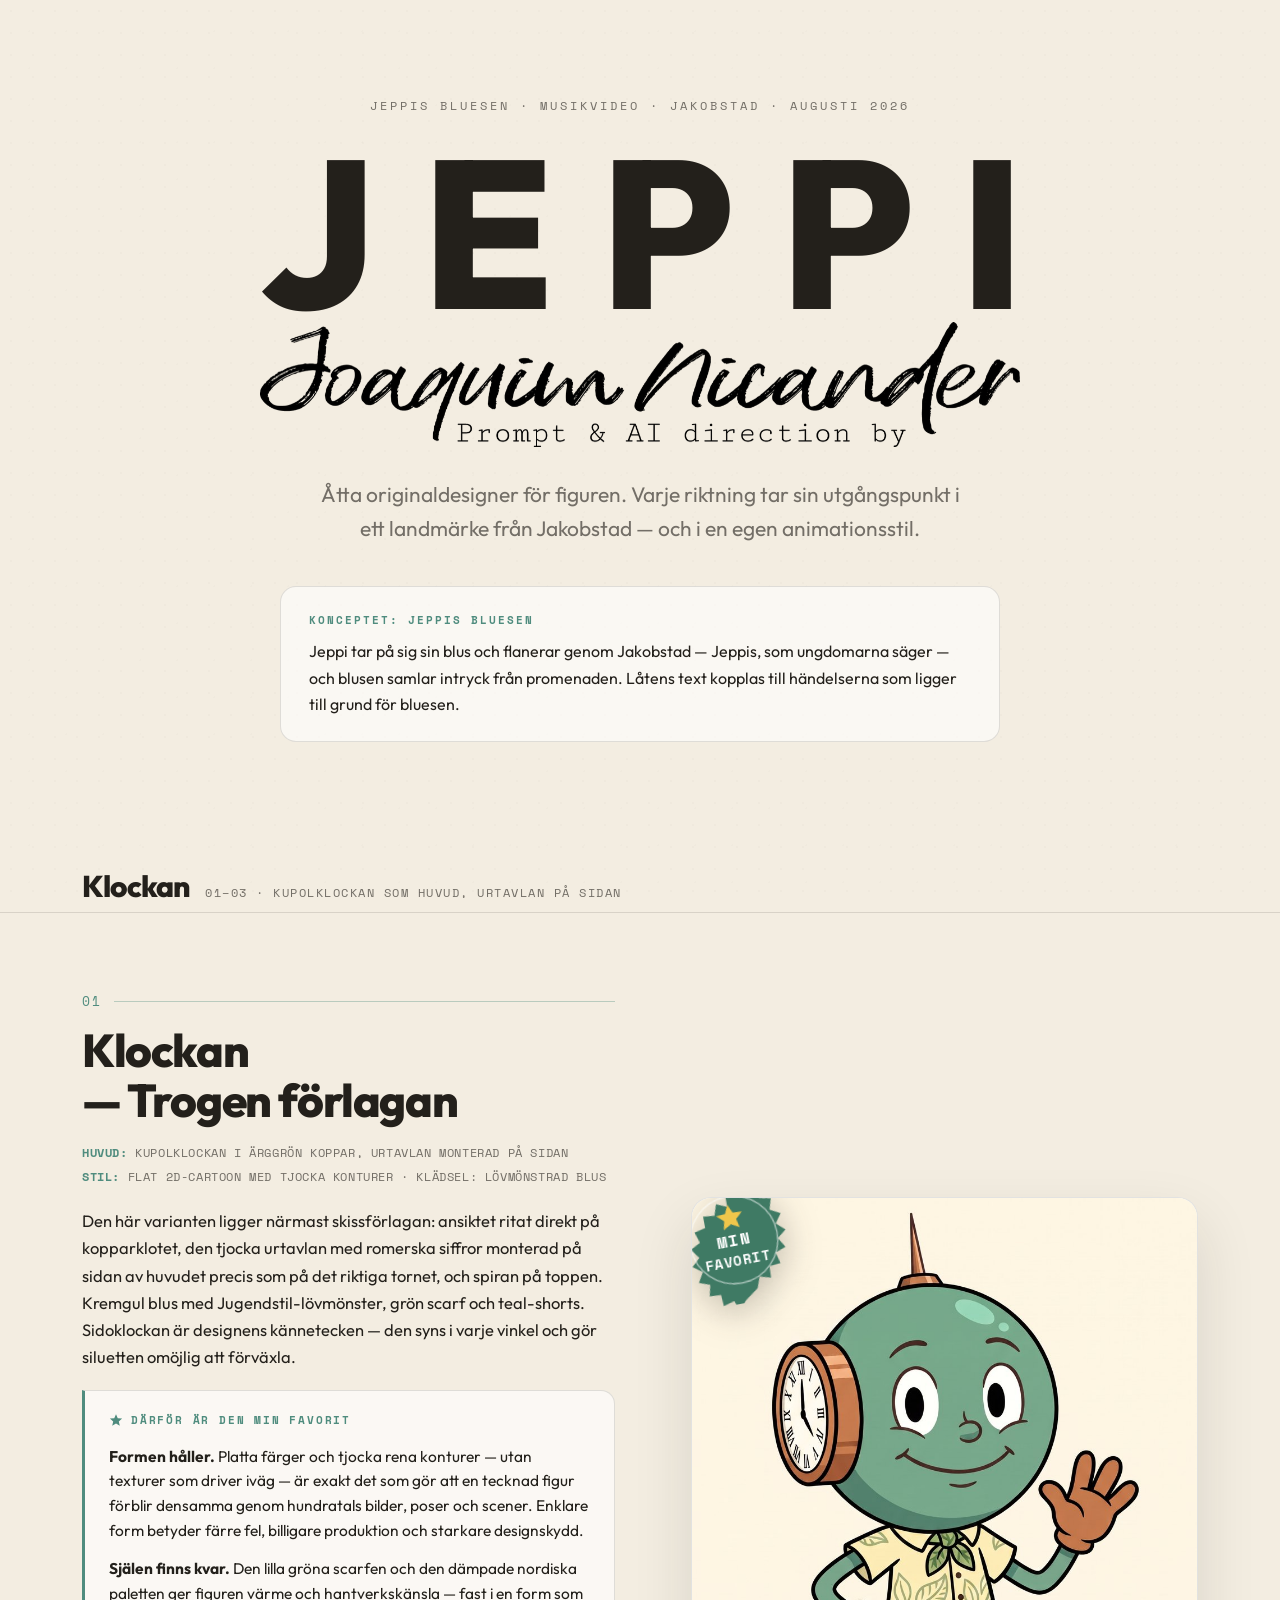
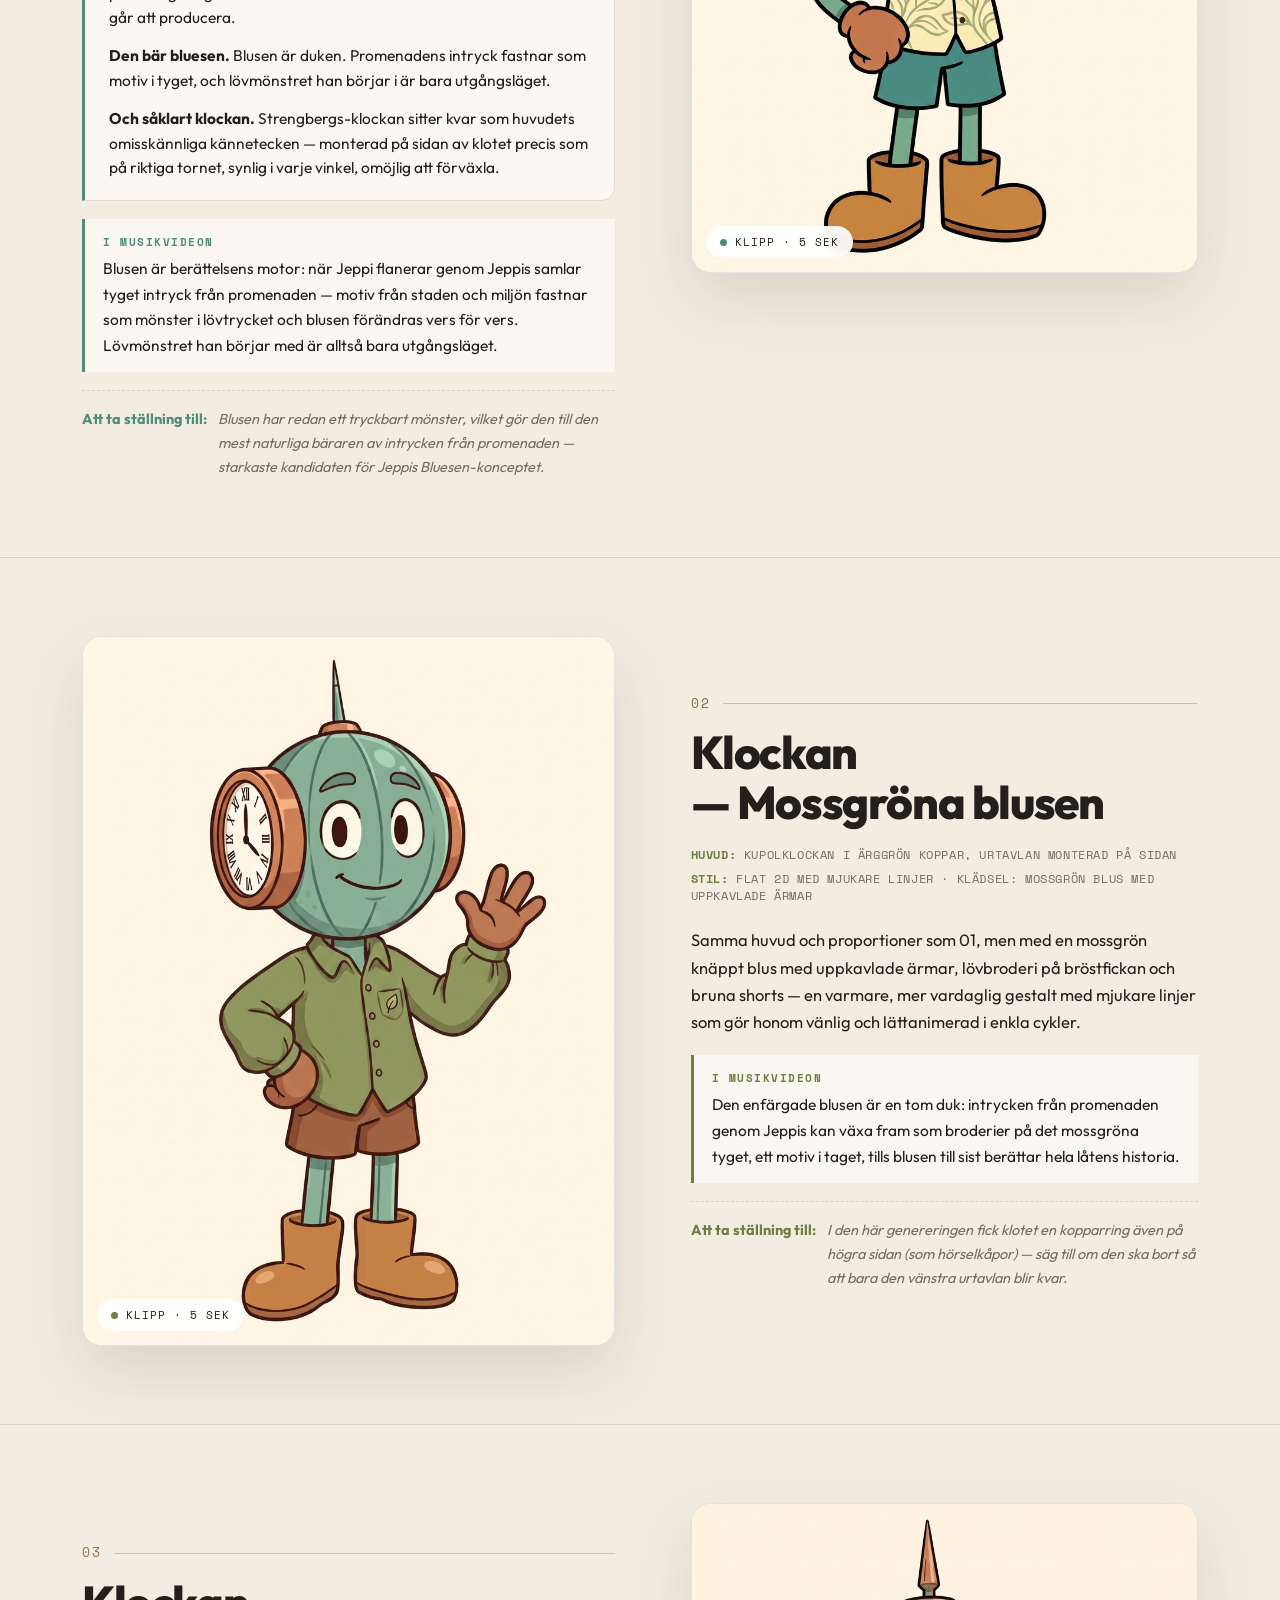
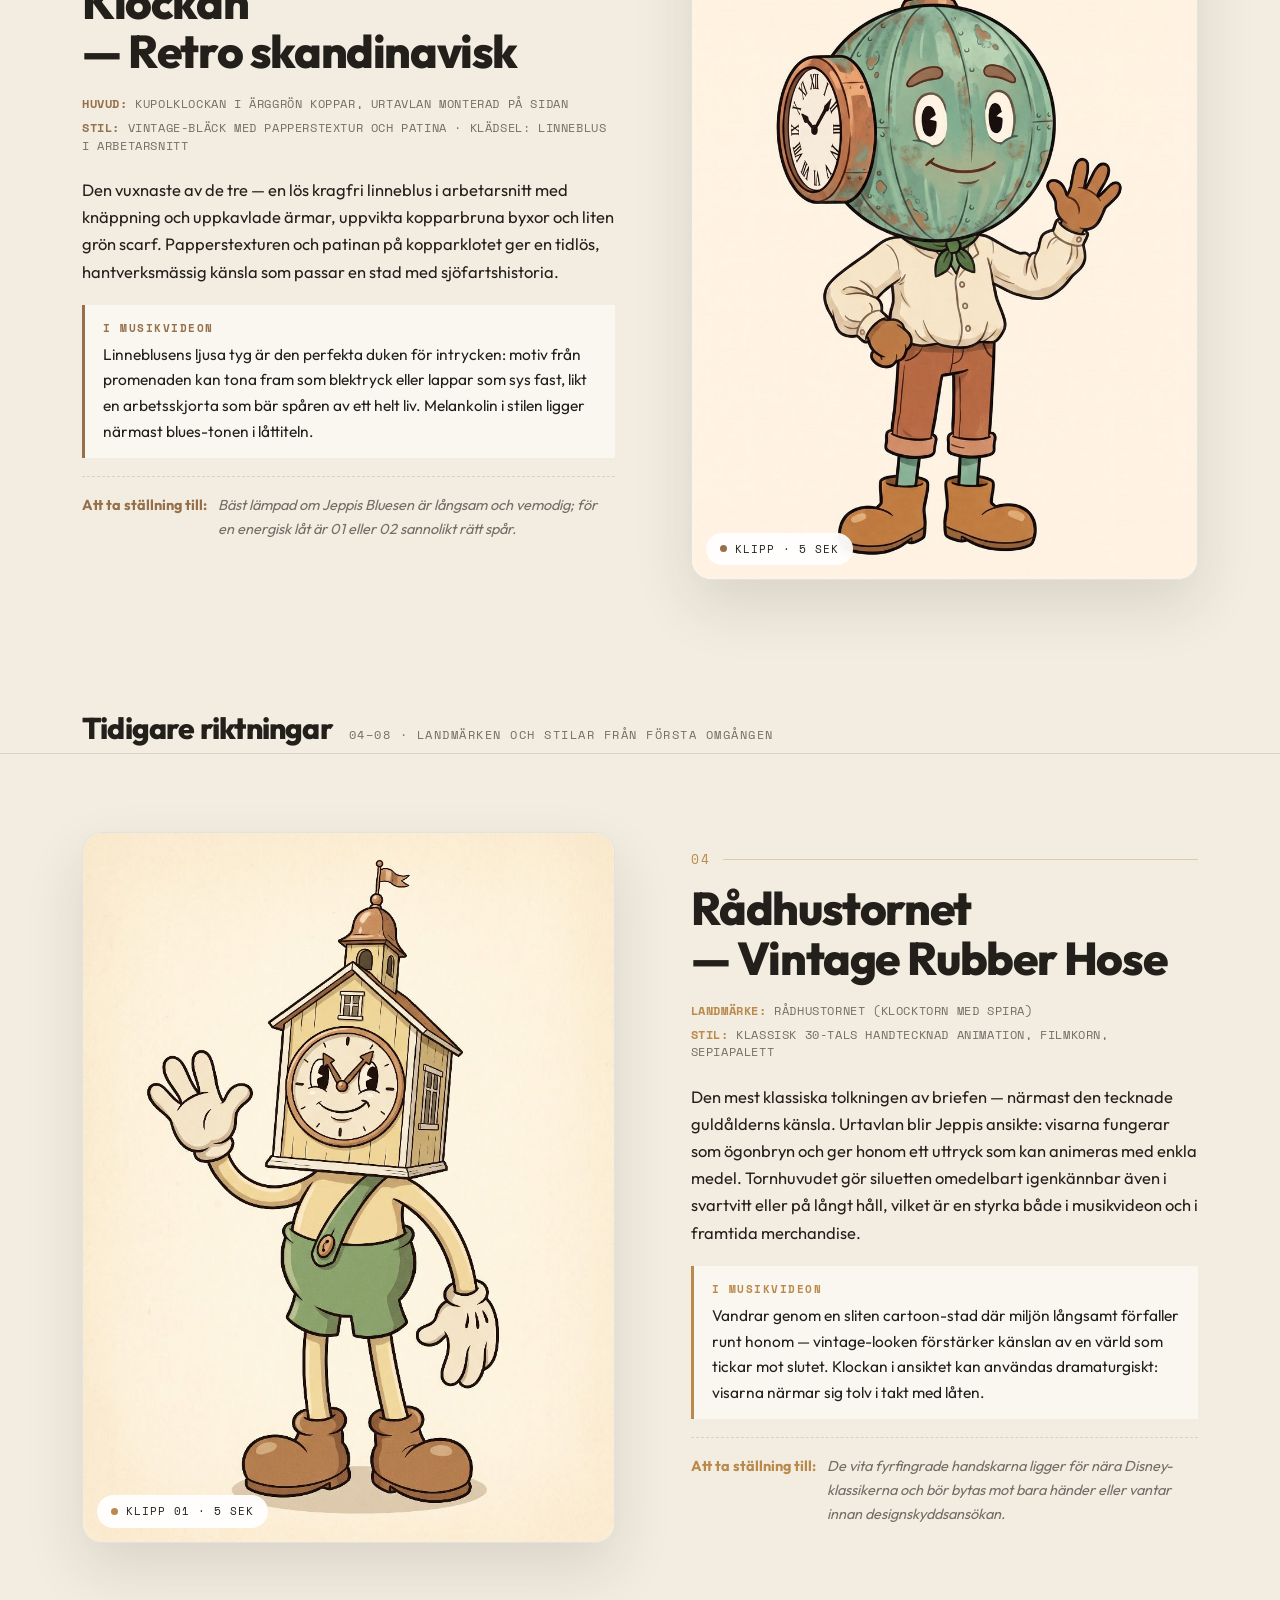
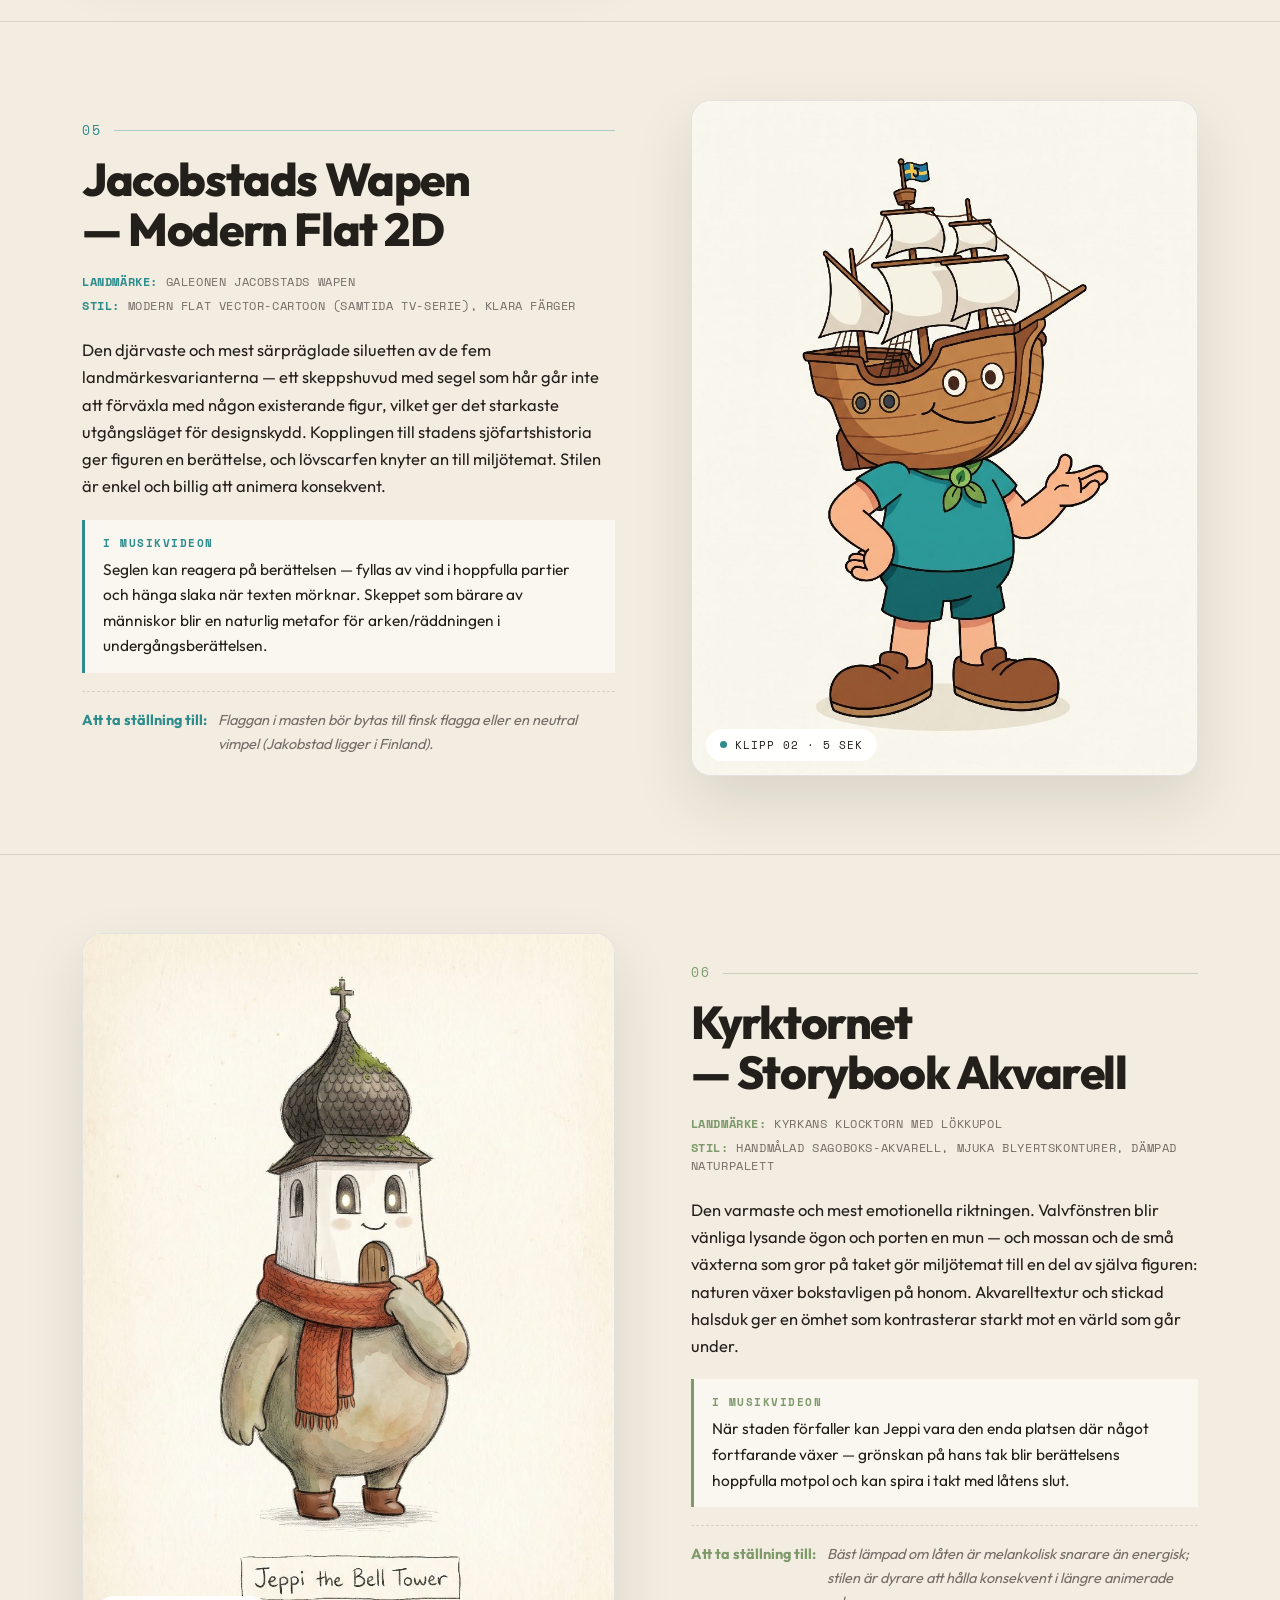
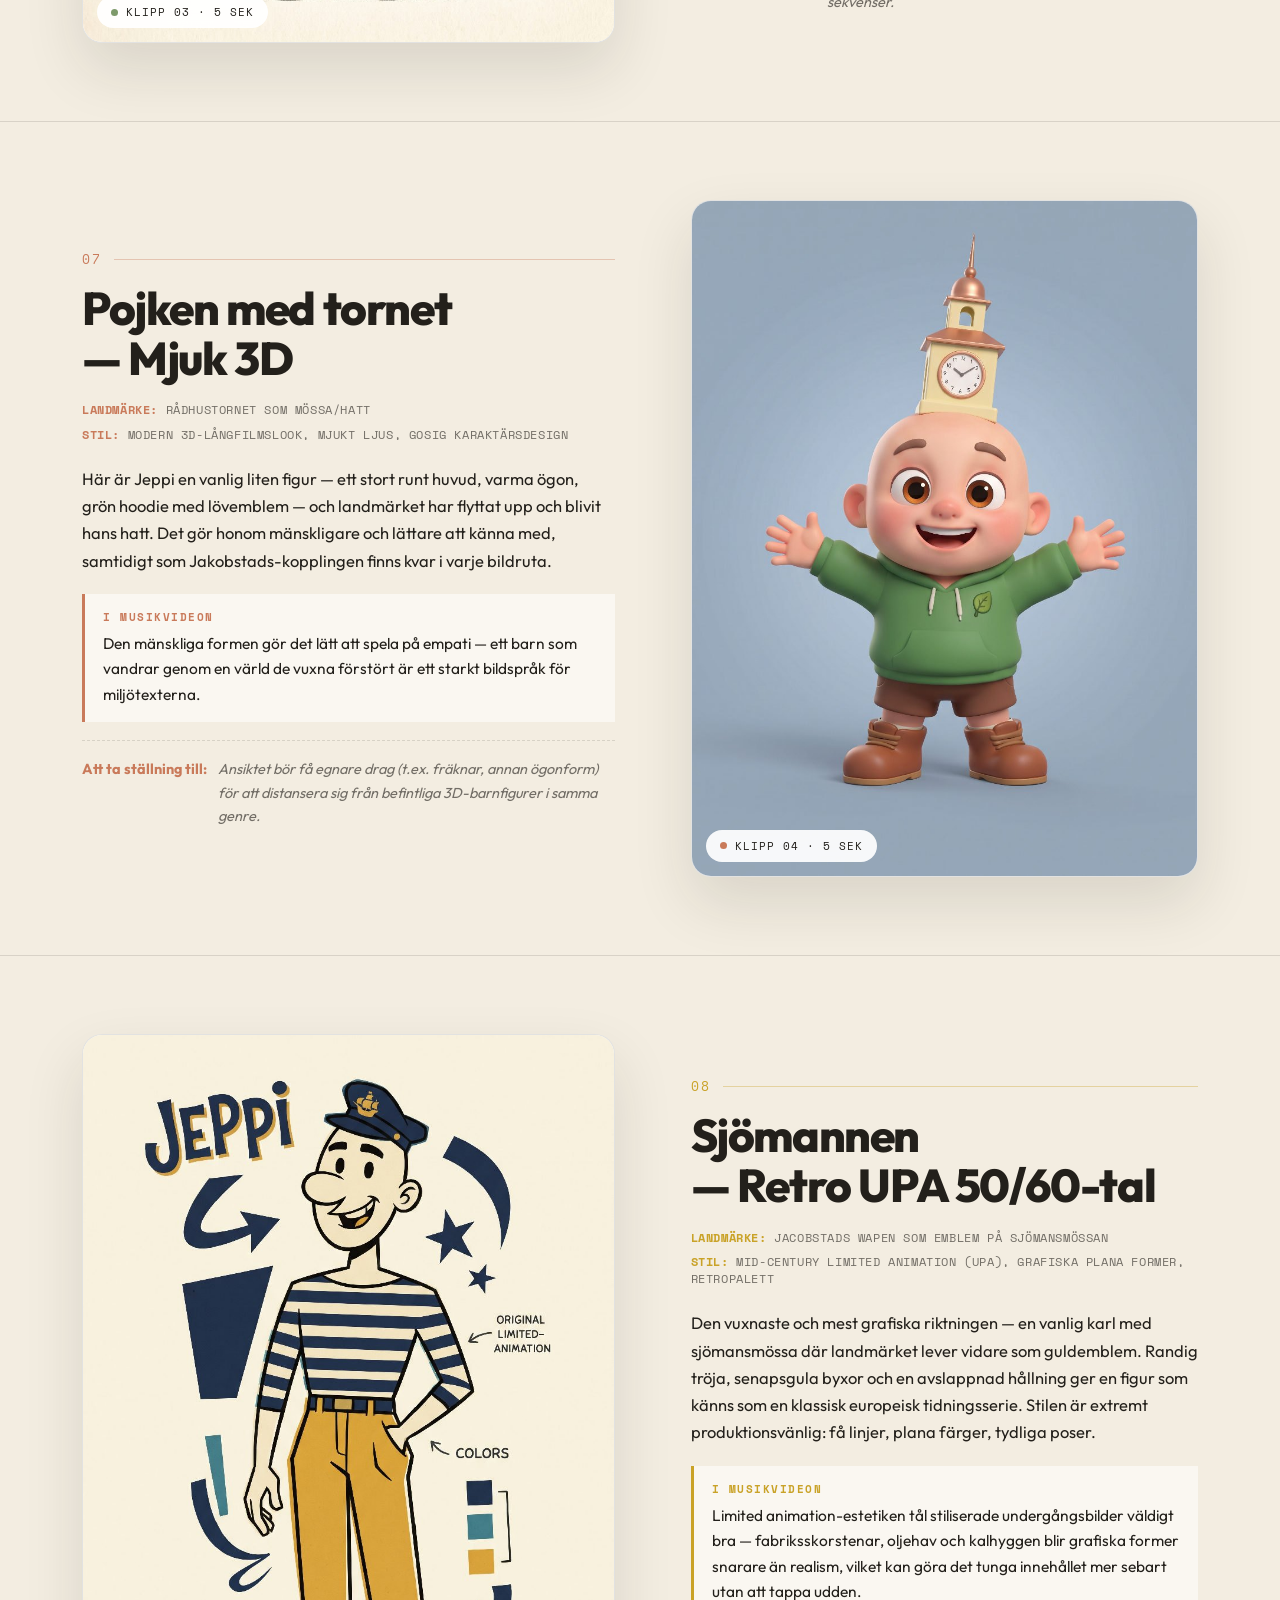
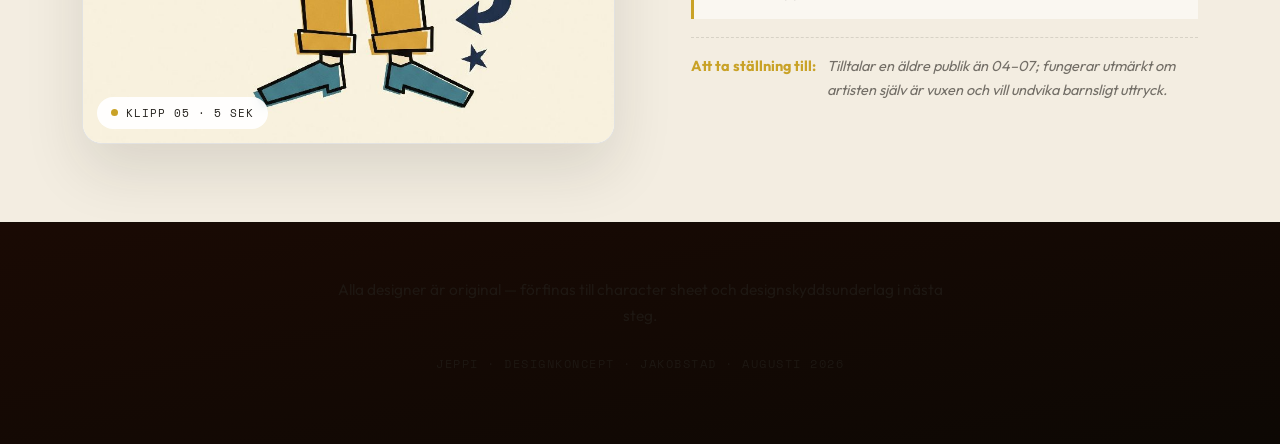
==== commit a22ce4cf: "Jeppi: favoritmärke och motivering på koncept 01" ====
--- a/jeppi/index.html
+++ b/jeppi/index.html
@@ -80,6 +80,35 @@
   }
   .jp-idea p { font-size: 16px; color: var(--ink); }
 
+  /* Favoritmärke – stjärnrosett */
+  .jp-star {
+    position: absolute; z-index: 5; top: -22px; left: -22px;
+    width: 128px; height: 128px; pointer-events: none;
+    filter: drop-shadow(0 8px 18px rgba(35,32,27,.28));
+    animation: jp-stamp .7s cubic-bezier(.2,1.5,.4,1) both;
+  }
+  @keyframes jp-stamp {
+    from { opacity: 0; transform: scale(.4) rotate(-22deg); }
+    to   { opacity: 1; transform: scale(1) rotate(-11deg); }
+  }
+  .jp-star svg { width: 100%; height: 100%; display: block; }
+
+  /* Varför den är favorit */
+  .jp-why {
+    background: rgba(255,255,255,.62); border: 1px solid var(--line);
+    border-left: 3px solid var(--accent);
+    border-radius: 0 14px 14px 0; padding: 20px 24px; margin-bottom: 18px;
+  }
+  .jp-why > b {
+    display: flex; align-items: center; gap: 8px;
+    font-family: 'Space Mono', monospace; font-size: 11px; letter-spacing: 1.8px;
+    text-transform: uppercase; color: var(--accent); margin-bottom: 14px;
+  }
+  .jp-why > b svg { width: 14px; height: 14px; }
+  .jp-why ul { list-style: none; display: flex; flex-direction: column; gap: 13px; }
+  .jp-why li { font-size: 15.5px; line-height: 1.6; }
+  .jp-why li strong { color: var(--ink); font-weight: 700; }
+
   /* Rubrik för en grupp koncept */
   .jp-groupbar { padding: 46px 0 0; }
   .jp-groupbar .jp-wrap { display: flex; align-items: baseline; gap: 16px; flex-wrap: wrap; }
@@ -207,12 +236,30 @@
         <div><b>Stil:</b> Flat 2D-cartoon med tjocka konturer · Klädsel: lövmönstrad blus</div>
       </div>
       <p class="jp-body">Den här varianten ligger närmast skissförlagan: ansiktet ritat direkt på kopparklotet, den tjocka urtavlan med romerska siffror monterad på sidan av huvudet precis som på det riktiga tornet, och spiran på toppen. Kremgul blus med Jugendstil-lövmönster, grön scarf och teal-shorts. Sidoklockan är designens kännetecken — den syns i varje vinkel och gör siluetten omöjlig att förväxla.</p>
+      <div class="jp-why">
+        <b><svg viewBox="0 0 24 24" fill="currentColor"><path d="M12 2l3 6.9 7.5.6-5.7 5 1.7 7.4L12 18l-6.5 3.9 1.7-7.4-5.7-5 7.5-.6z"/></svg>Därför är den min favorit</b>
+        <ul>
+          <li><strong>Formen håller.</strong> Platta färger och tjocka rena konturer — utan texturer som driver iväg — är exakt det som gör att en tecknad figur förblir densamma genom hundratals bilder, poser och scener. Enklare form betyder färre fel, billigare produktion och starkare designskydd.</li>
+          <li><strong>Själen finns kvar.</strong> Den lilla gröna scarfen och den dämpade nordiska paletten ger figuren värme och hantverkskänsla — fast i en form som går att producera.</li>
+          <li><strong>Den bär bluesen.</strong> Blusen är duken. Promenadens intryck fastnar som motiv i tyget, och lövmönstret han börjar i är bara utgångsläget.</li>
+          <li><strong>Och såklart klockan.</strong> Strengbergs-klockan sitter kvar som huvudets omisskännliga kännetecken — monterad på sidan av klotet precis som på riktiga tornet, synlig i varje vinkel, omöjlig att förväxla.</li>
+        </ul>
+      </div>
       <div class="jp-video-note"><b>I musikvideon</b>Blusen är berättelsens motor: när Jeppi flanerar genom Jeppis samlar tyget intryck från promenaden — motiv från staden och miljön fastnar som mönster i lövtrycket och blusen förändras vers för vers. Lövmönstret han börjar med är alltså bara utgångsläget.</div>
       <div class="jp-flag"><span>Att ta ställning till:</span><em>Blusen har redan ett tryckbart mönster, vilket gör den till den mest naturliga bäraren av intrycken från promenaden — starkaste kandidaten för Jeppis Bluesen-konceptet.</em></div>
     </div>
     <div class="jp-media">
       <div class="jp-stage">
         <img class="jp-still" src="../assets/jeppi/jeppi-klocka-15.jpg" alt="Jeppi — klockan, trogen förlagan">
+        <div class="jp-star">
+          <svg viewBox="0 0 120 120" xmlns="http://www.w3.org/2000/svg" role="img" aria-label="Min favorit">
+            <path id="rosett" fill="#3F7A64" d="M60 2l6.6 8.4 9.9-4.4 3.4 10.3 10.7-1.1.1 10.8 10.6 2.2-3.2 10.3 9.6 5-6.3 8.8 7.9 7.3-8.6 6.5 5.5 9.3-10.1 3.7 2.6 10.5-10.7.8-.6 10.8-10.4-2.9-3.8 10.1L60 118l-6.9 8.3-3.8-10.1-10.4 2.9-.6-10.8-10.7-.8 2.6-10.5-10.1-3.7 5.5-9.3-8.6-6.5 7.9-7.3-6.3-8.8 9.6-5-3.2-10.3 10.6-2.2.1-10.8 10.7 1.1 3.4-10.3 9.9 4.4z"/>
+            <circle cx="60" cy="60" r="41" fill="none" stroke="rgba(255,255,255,.5)" stroke-width="1.4"/>
+            <path fill="#F0C64B" d="M60 26.5l3.6 7.9 8.6.8-6.5 5.7 1.9 8.4L60 44.9l-7.6 4.4 1.9-8.4-6.5-5.7 8.6-.8z"/>
+            <text x="60" y="66" text-anchor="middle" fill="#fff" font-family="'Space Mono',monospace" font-size="15" font-weight="700" letter-spacing="1">MIN</text>
+            <text x="60" y="84" text-anchor="middle" fill="#fff" font-family="'Space Mono',monospace" font-size="13.5" font-weight="700" letter-spacing=".5">FAVORIT</text>
+          </svg>
+        </div>
         <video muted loop playsinline preload="none" data-src="../assets/jeppi/jeppi-klocka-15.mp4"></video>
         <div class="jp-badge"><i></i>Klipp · 5 sek</div>
       </div>
